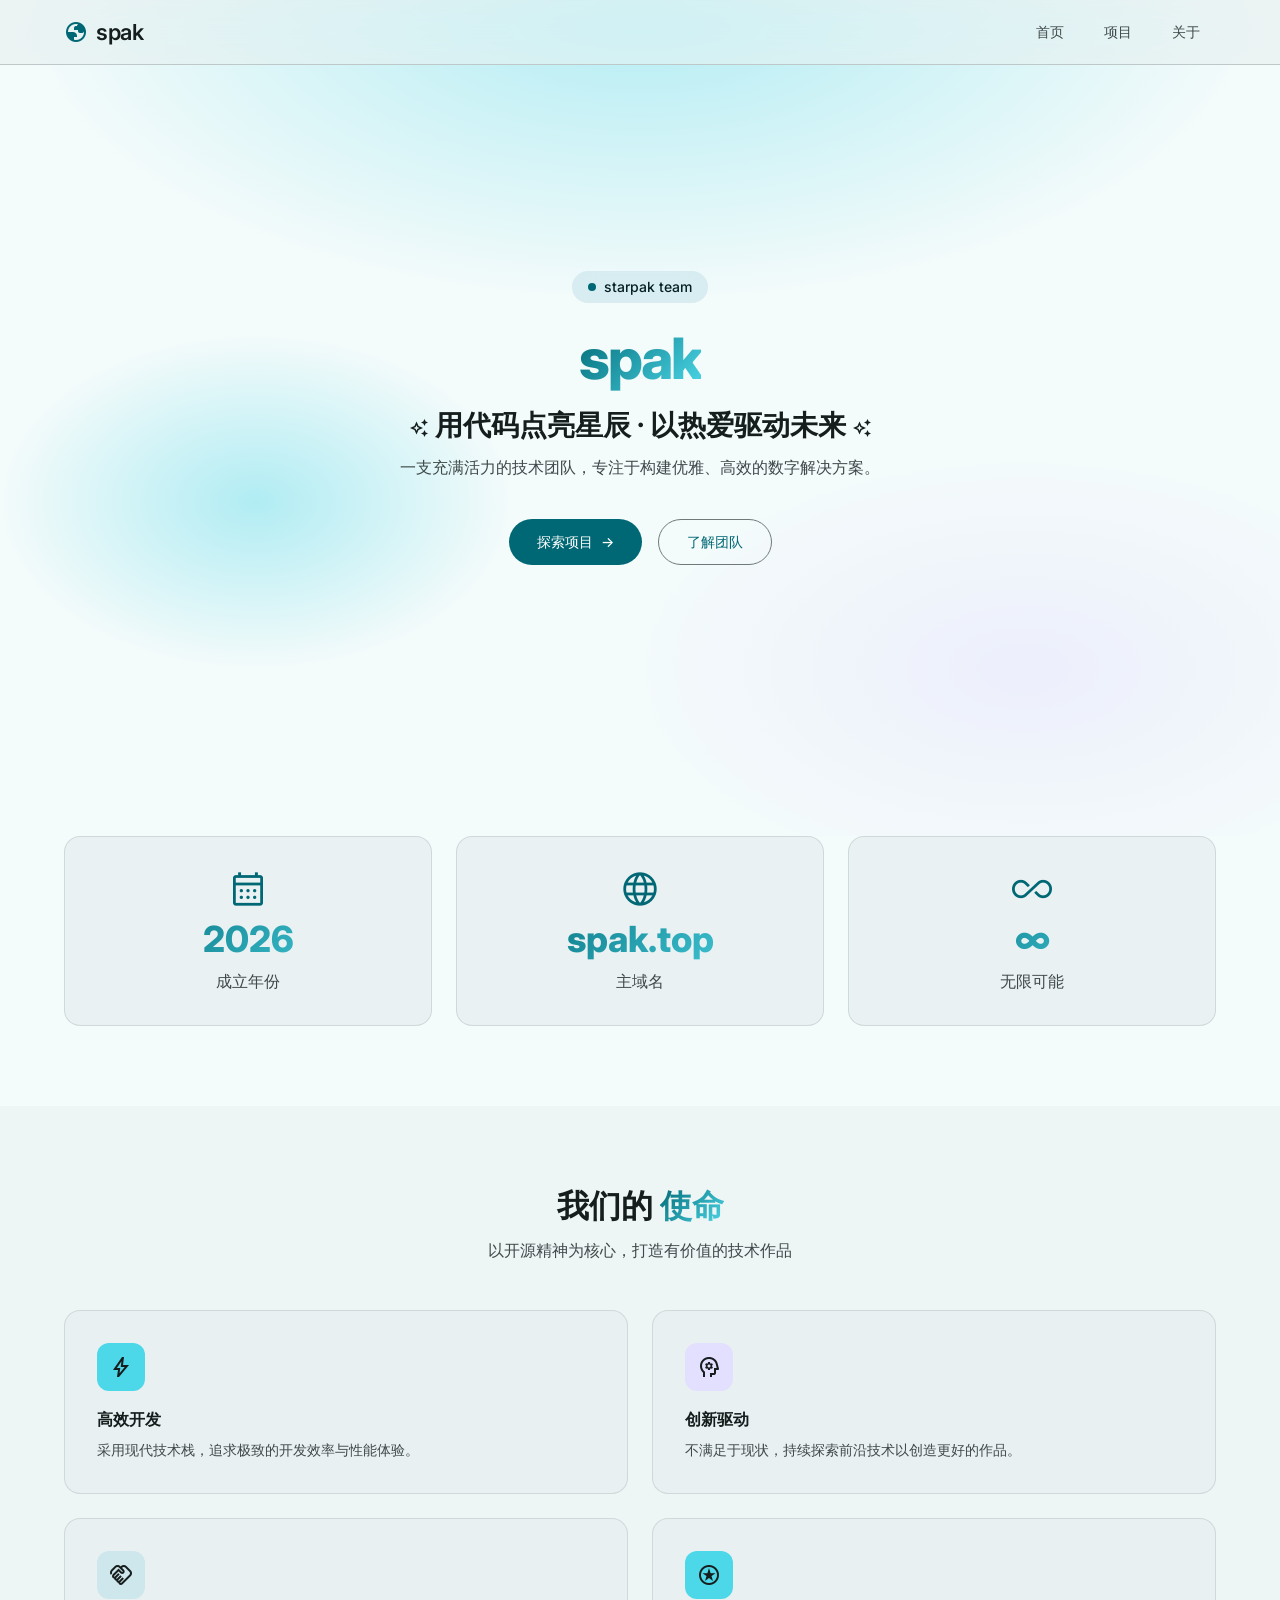
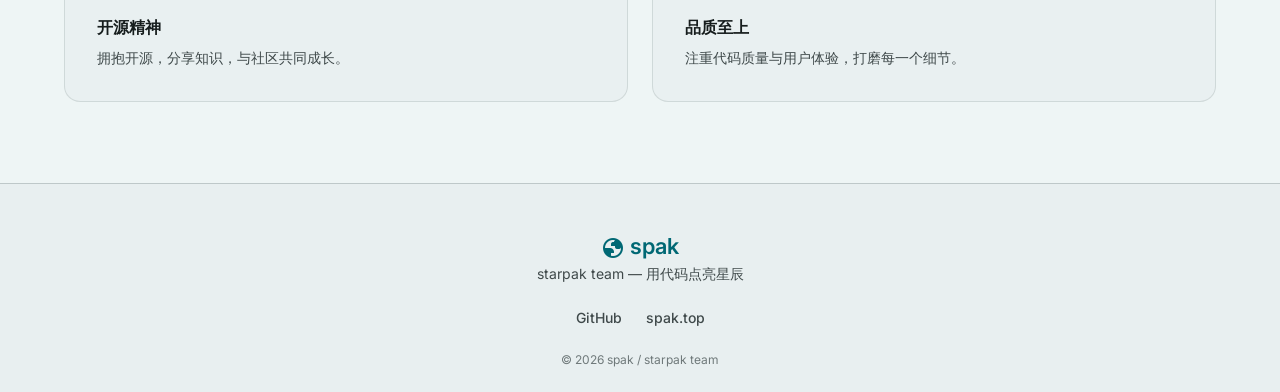
==== index.html @ eb72c562 "✨ 初始化spak官网：岛屿架构+MD3主题+滚动动画" ====
<!DOCTYPE html>
<html lang="zh-CN">
<head>
  <meta charset="UTF-8">
  <meta name="viewport" content="width=device-width,initial-scale=1.0">
  <title>spak — starpak team</title>
  <link rel="icon" type="image/svg+xml" href="assets/spak.svg">
  <link rel="preconnect" href="https://fonts.googleapis.com">
  <link rel="preconnect" href="https://fonts.gstatic.com" crossorigin>
  <link href="https://fonts.googleapis.com/css2?family=Inter:wght@300;400;500;600;700;800&display=swap" rel="stylesheet">
  <link href="https://fonts.googleapis.com/css2?family=Material+Symbols+Outlined:opsz,wght,FILL,GRAD@20..48,100..700,0..1,0..200" rel="stylesheet">
  <link rel="stylesheet" href="css/main.css">
  <link rel="stylesheet" href="css/layout.css">
  <link rel="stylesheet" href="css/animations.css">
  <link rel="stylesheet" href="css/themes.css">
</head>
<body>
  <div id="app">
    <div class="loading-screen">
      <div class="loading-spinner"></div>
      <p>✦ spak</p>
    </div>
  </div>

  <script>
    // ===== 岛屿配置 =====
    const islands = [
      { id: 'navbar',  file: 'islands/navbar.html' },
      { id: 'hero',    file: 'islands/hero.html' },
      { id: 'features',file: 'islands/features.html' },
      { id: 'projects',file: 'islands/projects.html' },
      { id: 'project-list',file: 'islands/project-list.html' },
      { id: 'about-page',file: 'islands/about-page.html' },
      { id: 'footer',  file: 'islands/footer.html' },
    ]

    // ===== 页面定义 =====
    const pages = {
      home:     { show: ['hero', 'features', 'projects'], hash: '' },
      projects: { show: ['project-list'], hash: 'projects' },
      about:    { show: ['about-page'], hash: 'about' },
    }

    function getPageFromHash() {
      const hash = window.location.hash.replace('#/', '').replace('#', '')
      if (hash === 'projects') return 'projects'
      if (hash === 'about') return 'about'
      return 'home'
    }

    function navigate(page) {
      const config = pages[page] || pages.home

      // 更新URL hash（不重复触发）
      const targetHash = config.hash
      const currentHash = window.location.hash.replace('#', '')
      if (targetHash !== currentHash) {
        window.location.hash = targetHash ? '#/' + targetHash : '#/'
      }

      // 更新导航激活态
      document.querySelectorAll('.nav-link').forEach(btn => {
        const p = btn.getAttribute('data-page')
        btn.classList.toggle('active', p === page)
      })

      // 切换岛屿显隐
      document.querySelectorAll('#app > .island-wrap').forEach(wrap => {
        const name = wrap.dataset.island
        if (name === 'navbar' || name === 'footer') {
          wrap.style.display = ''
          return
        }
        wrap.style.display = config.show.includes(name) ? '' : 'none'
      })

      window.scrollTo({ top: 0, behavior: 'smooth' })
    }

    // 监听hash变化
    window.addEventListener('hashchange', () => {
      const page = getPageFromHash()
      // 直接切换显示，不修改hash避免循环
      const config = pages[page] || pages.home
      document.querySelectorAll('.nav-link').forEach(btn => {
        const p = btn.getAttribute('data-page')
        btn.classList.toggle('active', p === page)
      })
      document.querySelectorAll('#app > .island-wrap').forEach(wrap => {
        const name = wrap.dataset.island
        if (name === 'navbar' || name === 'footer') {
          wrap.style.display = ''
          return
        }
        wrap.style.display = config.show.includes(name) ? '' : 'none'
      })
      window.scrollTo({ top: 0, behavior: 'smooth' })
    })

    // 暴露给岛屿内的 onclick
    window.navigate = navigate

    // ===== 加载所有岛屿 =====
    async function loadIslands() {
      const app = document.getElementById('app')
      app.innerHTML = ''

      for (const item of islands) {
        try {
          const res = await fetch(item.file)
          const html = await res.text()
          const wrap = document.createElement('div')
          wrap.className = 'island-wrap'
          wrap.dataset.island = item.id
          wrap.innerHTML = html
          app.appendChild(wrap)

          // 重新执行 script
          wrap.querySelectorAll('script').forEach(oldScript => {
            const ns = document.createElement('script')
            Array.from(oldScript.attributes).forEach(a => ns.setAttribute(a.name, a.value))
            ns.textContent = oldScript.textContent
            oldScript.parentNode.replaceChild(ns, oldScript)
          })
        } catch (e) {
          console.warn('岛屿加载失败:', item.file, e)
        }
      }

      // 加载完成后：添加滚动观察者
      initScrollAnimation()

      // 根据hash初始化导航
      navigate(getPageFromHash())
    }

    // ===== 滚动触发动画（Intersection Observer） =====
    function initScrollAnimation() {
      // 给所有卡片和section添加动画类
      document.querySelectorAll('.card, .section, .about-card, .domain-card').forEach(el => {
        if (!el.classList.contains('scroll-animate')) {
          el.classList.add('scroll-animate', 'scroll-up')
        }
      })

      // 创建观察者
      const observer = new IntersectionObserver((entries) => {
        entries.forEach(entry => {
          if (entry.isIntersecting) {
            // 进入视口 -> 入场
            entry.target.classList.remove('exit')
            entry.target.classList.add('visible')
          } else {
            // 离开视口 -> 出场
            entry.target.classList.remove('visible')
            entry.target.classList.add('exit')
          }
        })
      }, {
        threshold: 0.15,
        rootMargin: '0px 0px -50px 0px'
      })

      // 观察所有动画元素
      document.querySelectorAll('.scroll-animate').forEach(el => observer.observe(el))
    }

    loadIslands()
  </script>
</body>
</html>
---- css/main.css ----
/* ===== MD3 Tokens — 青色系 ===== */
:root {
  --md-primary: #006874;
  --md-on-primary: #ffffff;
  --md-primary-container: #4dd8e9;
  --md-on-primary-container: #001f24;
  --md-secondary: #4a6368;
  --md-on-secondary: #ffffff;
  --md-secondary-container: #cde7ed;
  --md-on-secondary-container: #051f23;
  --md-tertiary: #5d5b7f;
  --md-on-tertiary: #ffffff;
  --md-tertiary-container: #e3dfff;
  --md-on-tertiary-container: #1a1838;
  --md-error: #ba1a1a;
  --md-on-error: #ffffff;
  --md-error-container: #ffdad6;
  --md-on-error-container: #410002;
  --md-background: #f4fbfb;
  --md-on-background: #161d1d;
  --md-surface: #f4fbfb;
  --md-on-surface: #161d1d;
  --md-surface-variant: #dae4e5;
  --md-on-surface-variant: #3f494a;
  --md-outline: #6f797a;
  --md-outline-variant: #bec8c9;
  --md-shadow: #000000;
  --md-surface-tint: #006874;
  --md-surface-container: #e8eff0;
  --md-surface-container-low: #eef5f5;
  --md-surface-container-high: #e2e9ea;
  --md-surface-container-highest: #dde4e4;
  --md-surface-dim: #d5dcdc;
  --md-surface-bright: #f4fbfb;
  --md-inverse-surface: #2b3232;
  --md-inverse-on-surface: #eef5f5;
  --md-inverse-primary: #00bcd4;
  --md-shape-sm: 8px;
  --md-shape-md: 12px;
  --md-shape-lg: 16px;
  --md-shape-xl: 28px;
  --md-shape-full: 9999px;
  --md-elevation-1: 0 1px 3px 1px rgba(0,0,0,.15),0 1px 2px 0 rgba(0,0,0,.3);
  --md-elevation-2: 0 2px 6px 2px rgba(0,0,0,.15),0 1px 2px 0 rgba(0,0,0,.3);
  --md-elevation-3: 0 4px 8px 3px rgba(0,0,0,.15),0 1px 3px 0 rgba(0,0,0,.3);
}

/* ===== 暗色主题 ===== */
@media (prefers-color-scheme: dark) {
  :root {
    --md-primary: #00bcd4;
    --md-on-primary: #00363e;
    --md-primary-container: #004f5a;
    --md-on-primary-container: #4dd8e9;
    --md-secondary: #b1cbd0;
    --md-on-secondary: #1c3438;
    --md-secondary-container: #334b4f;
    --md-on-secondary-container: #cde7ed;
    --md-tertiary: #c7c3ea;
    --md-on-tertiary: #2f2d4e;
    --md-tertiary-container: #454365;
    --md-on-tertiary-container: #e3dfff;
    --md-error: #ffb4ab;
    --md-on-error: #690005;
    --md-error-container: #93000a;
    --md-on-error-container: #ffb4ab;
    --md-background: #0e1515;
    --md-on-background: #dde4e4;
    --md-surface: #0e1515;
    --md-on-surface: #dde4e4;
    --md-surface-variant: #3f494a;
    --md-on-surface-variant: #bec8c9;
    --md-outline: #889293;
    --md-outline-variant: #3f494a;
    --md-shadow: #000000;
    --md-surface-tint: #00bcd4;
    --md-surface-container: #1a2122;
    --md-surface-container-low: #121919;
    --md-surface-container-high: #242b2c;
    --md-surface-container-highest: #2f3637;
    --md-surface-dim: #0e1515;
    --md-surface-bright: #343b3b;
    --md-inverse-surface: #dde4e4;
    --md-inverse-on-surface: #161d1d;
    --md-inverse-primary: #006874;
  }
}

/* ===== 全局重置 ===== */
*,*::before,*::after { margin: 0; padding: 0; box-sizing: border-box; }
html { scroll-behavior: smooth; }
body {
  font-family: 'Inter',-apple-system,BlinkMacSystemFont,sans-serif;
  background: var(--md-background);
  color: var(--md-on-background);
  line-height: 1.6;
  min-height: 100vh;
  -webkit-font-smoothing: antialiased;
}
a { color: var(--md-primary); text-decoration: none; transition: color .2s; }
a:hover { color: var(--md-primary-container); }
::selection { background: var(--md-primary); color: var(--md-on-primary); }
img { max-width: 100%; display: block; }

/* ===== 取消点击蓝闪 ===== */
* {
  -webkit-tap-highlight-color: transparent;
  -webkit-touch-callout: none;
}
button, a, .nav-link, .btn, .nav-logo {
  -webkit-tap-highlight-color: transparent !important;
  outline: none;
}
button:focus, a:focus, .nav-link:focus, .btn:focus {
  outline: none;
  box-shadow: none;
}
button:focus-visible, a:focus-visible {
  outline: 2px solid var(--md-primary);
  outline-offset: 2px;
}

/* ===== 工具类 ===== */
.material-symbols-outlined {
  font-size: 24px;
  line-height: 1;
  vertical-align: middle;
}
.gradient-text {
  background: linear-gradient(135deg,var(--md-primary),var(--md-primary-container));
  -webkit-background-clip: text;
  -webkit-text-fill-color: transparent;
  background-clip: text;
}
.btn {
  display: inline-flex; align-items: center; gap: 8px;
  padding: 12px 28px; border-radius: var(--md-shape-full);
  font: 500 14px/20px 'Inter',sans-serif;
  cursor: pointer; transition: all .2s; border: none; text-decoration: none;
}
.btn-primary { background: var(--md-primary); color: var(--md-on-primary); }
.btn-primary:hover { box-shadow: var(--md-elevation-2); transform: translateY(-1px); }
.btn-secondary {
  background: transparent; color: var(--md-primary);
  border: 1px solid var(--md-outline);
}
.btn-secondary:hover { background: var(--md-surface-container-high); border-color: var(--md-primary); }
.section-title {
  font: 700 32px/40px 'Inter',sans-serif; text-align: center; margin-bottom: 12px;
}
.section-desc {
  font: 400 16px/24px 'Inter',sans-serif; text-align: center;
  color: var(--md-on-surface-variant); margin-bottom: 48px;
}
---- css/layout.css ----
/* ===== 布局样式 ===== */
.container {
  max-width: 1200px;
  margin: 0 auto;
  padding: 0 24px;
}
.section {
  padding: 80px 0;
}

/* ===== 加载屏 ===== */
.loading-screen {
  display: flex;
  flex-direction: column;
  align-items: center;
  justify-content: center;
  min-height: 100vh;
  gap: 24px;
  color: var(--md-primary);
  font: 600 24px/32px 'Inter',sans-serif;
}
.loading-spinner {
  width: 40px;
  height: 40px;
  border: 3px solid var(--md-outline-variant);
  border-top-color: var(--md-primary);
  border-radius: 50%;
}

/* ===== Hero区域 ===== */
.hero {
  position: relative;
  min-height: calc(100vh - 64px);
  display: flex;
  align-items: center;
  overflow: hidden;
}
.hero-bg {
  position: absolute;
  inset: 0;
  background:
    radial-gradient(ellipse 80% 60% at 50% 0%, var(--md-primary-container) 0%, transparent 60%),
    radial-gradient(ellipse 60% 50% at 80% 80%, var(--md-tertiary-container) 0%, transparent 50%),
    radial-gradient(ellipse 40% 40% at 20% 60%, var(--md-primary-container) 0%, transparent 50%),
    var(--md-background);
  opacity: .4;
  z-index: 0;
}
.hero-particles {
  position: absolute;
  inset: 0;
  z-index: 0;
  pointer-events: none;
}
.hero-content {
  position: relative;
  z-index: 1;
  text-align: center;
  padding: 80px 0;
  width: 100%;
}
.hero-badge {
  display: inline-flex;
  align-items: center;
  gap: 8px;
  padding: 6px 16px;
  border-radius: var(--md-shape-full);
  background: color-mix(in srgb, var(--md-secondary-container) 70%, transparent);
  backdrop-filter: blur(12px);
  -webkit-backdrop-filter: blur(12px);
  color: var(--md-on-secondary-container);
  font: 500 14px/20px 'Inter',sans-serif;
  margin-bottom: 24px;
}
.badge-dot {
  width: 8px; height: 8px;
  border-radius: 50%;
  background: var(--md-primary);
}
.hero-title {
  font: 800 57px/64px 'Inter',sans-serif;
  margin-bottom: 16px;
  letter-spacing: -2px;
}
.hero-subtitle {
  font: 700 28px/36px 'Inter',sans-serif;
  margin-bottom: 12px;
}
.hero-desc {
  font: 400 16px/24px 'Inter',sans-serif;
  color: var(--md-on-surface-variant);
  max-width: 480px;
  margin: 0 auto 40px;
}
.hero-actions {
  display: flex;
  gap: 16px;
  justify-content: center;
  flex-wrap: wrap;
}

/* ===== 网格布局 ===== */
.grid-3 {
  display: grid;
  grid-template-columns: repeat(3, 1fr);
  gap: 24px;
}
.grid-2 {
  display: grid;
  grid-template-columns: repeat(2, 1fr);
  gap: 24px;
}
.grid-auto {
  display: grid;
  grid-template-columns: repeat(auto-fill, minmax(300px, 1fr));
  gap: 24px;
}

/* ===== 卡片（玻璃拟态） ===== */
.card {
  position: relative;
  padding: 32px;
  border-radius: var(--md-shape-lg);
  background: color-mix(in srgb, var(--md-surface-container) 85%, transparent);
  backdrop-filter: blur(12px);
  -webkit-backdrop-filter: blur(12px);
  border: 1px solid color-mix(in srgb, var(--md-outline-variant) 60%, transparent);
  transition: all .35s cubic-bezier(.4,0,.2,1);
  will-change: transform, box-shadow, border-color;
}
.card:hover {
  border-color: var(--md-primary);
  box-shadow:
    0 8px 32px color-mix(in srgb, var(--md-primary) 15%, transparent),
    var(--md-elevation-2);
  transform: translateY(-4px) scale(1.01);
}
.card-icon {
  width: 48px; height: 48px;
  border-radius: var(--md-shape-md);
  display: flex;
  align-items: center;
  justify-content: center;
  font-size: 24px;
  margin-bottom: 16px;
  backdrop-filter: blur(8px);
  -webkit-backdrop-filter: blur(8px);
}
.card h3 {
  font: 600 16px/24px 'Inter',sans-serif;
  margin-bottom: 8px;
}
.card p {
  font: 400 14px/20px 'Inter',sans-serif;
  color: var(--md-on-surface-variant);
  line-height: 1.6;
}

/* ===== 域名展示卡 ===== */
.domain-card {
  position: relative;
  text-align: center;
  padding: 64px 32px;
  border-radius: var(--md-shape-xl);
  background: var(--md-surface-container-high);
  overflow: hidden;
  border: 1px solid var(--md-outline-variant);
  transition: all .3s;
}
.domain-card:hover {
  border-color: var(--md-primary);
  box-shadow: var(--md-elevation-3);
}
.domain-glow {
  position: absolute;
  top: -50%; left: 50%;
  transform: translateX(-50%);
  width: 400px; height: 400px;
  background: radial-gradient(circle, var(--md-primary-container) 0%, transparent 70%);
  opacity: .15;
  pointer-events: none;
}
.domain-content { position: relative; z-index: 1; }
.domain-label {
  font: 500 14px/20px 'Inter',sans-serif;
  color: var(--md-primary);
  margin-bottom: 12px;
  display: block;
}
.domain-name {
  font: 800 45px/52px 'Inter',sans-serif;
  background: linear-gradient(135deg, var(--md-primary), var(--md-tertiary));
  -webkit-background-clip: text;
  -webkit-text-fill-color: transparent;
  background-clip: text;
  margin-bottom: 12px;
  letter-spacing: -1px;
}
.domain-desc {
  font: 400 16px/24px 'Inter',sans-serif;
  color: var(--md-on-surface-variant);
  margin-bottom: 32px;
}

/* ===== 导航栏 ===== */
.navbar {
  position: fixed;
  top: 0; left: 0; right: 0;
  z-index: 100;
  background: color-mix(in srgb, var(--md-surface-container) 70%, transparent);
  backdrop-filter: blur(24px) saturate(1.8);
  -webkit-backdrop-filter: blur(24px) saturate(1.8);
  border-bottom: 1px solid var(--md-outline-variant);
}
.nav-inner {
  display: flex;
  align-items: center;
  justify-content: space-between;
  height: 64px;
}
.nav-logo {
  display: flex;
  align-items: center;
  gap: 8px;
  text-decoration: none;
  color: var(--md-on-surface);
  cursor: pointer;
}
.nav-logo .material-symbols-outlined {
  font-size: 24px;
  color: var(--md-primary);
}
.nav-logo span:last-child {
  font: 600 22px/28px 'Inter',sans-serif;
  letter-spacing: -.5px;
}
.nav-links { display: flex; gap: 8px; }
.nav-link {
  padding: 8px 16px;
  border-radius: var(--md-shape-full);
  font: 500 14px/20px 'Inter',sans-serif;
  color: var(--md-on-surface-variant);
  cursor: pointer;
  transition: all .2s;
  border: none;
  background: none;
}
.nav-link:hover { background: var(--md-surface-container-high); color: var(--md-on-surface); }
.nav-link.active { background: var(--md-secondary-container); color: var(--md-on-secondary-container); }

/* ===== 关于页 ===== */
.about-card {
  max-width: 640px;
  margin: 0 auto;
  padding: 48px;
  border-radius: var(--md-shape-xl);
  background: color-mix(in srgb, var(--md-surface-container) 85%, transparent);
  backdrop-filter: blur(16px);
  -webkit-backdrop-filter: blur(16px);
  border: 1px solid color-mix(in srgb, var(--md-outline-variant) 60%, transparent);
  text-align: center;
}
.about-card h2 {
  font: 700 28px/36px 'Inter',sans-serif;
  margin-bottom: 24px;
}
.about-text {
  text-align: left;
  font: 400 16px/24px 'Inter',sans-serif;
  color: var(--md-on-surface-variant);
  line-height: 1.8;
}
.about-text p { margin-bottom: 16px; }
.about-text strong { color: var(--md-on-surface); }
.about-divider {
  height: 1px;
  background: var(--md-outline-variant);
  margin: 32px 0;
}
.about-info {
  display: grid;
  grid-template-columns: 1fr 1fr;
  gap: 24px;
  text-align: left;
}
.info-item {
  display: flex;
  flex-direction: column;
  gap: 4px;
}
.info-label {
  font: 500 11px/16px 'Inter',sans-serif;
  color: var(--md-outline);
  text-transform: uppercase;
  letter-spacing: .5px;
}
.info-value {
  font: 400 14px/20px 'Inter',sans-serif;
  color: var(--md-on-surface);
}
.info-value a { color: var(--md-primary); }

/* ===== 页脚 ===== */
.footer {
  background: var(--md-surface-container);
  border-top: 1px solid var(--md-outline-variant);
  padding: 48px 0 24px;
}
.footer-content {
  display: flex;
  flex-direction: column;
  gap: 24px;
  text-align: center;
}
.footer-logo {
  font: 600 22px/28px 'Inter',sans-serif;
  color: var(--md-primary);
}
.footer-desc {
  font: 400 14px/20px 'Inter',sans-serif;
  color: var(--md-on-surface-variant);
  margin-top: 4px;
}
.footer-links {
  display: flex;
  justify-content: center;
  gap: 24px;
}
.footer-links a {
  font: 500 14px/20px 'Inter',sans-serif;
  color: var(--md-on-surface-variant);
  transition: color .2s;
}
.footer-links a:hover { color: var(--md-primary); }
.footer-copy {
  font: 400 12px/16px 'Inter',sans-serif;
  color: var(--md-outline);
}

/* ===== 标签 ===== */
.tag {
  display: inline-block;
  padding: 4px 12px;
  border-radius: var(--md-shape-full);
  background: var(--md-secondary-container);
  color: var(--md-on-secondary-container);
  font: 500 11px/16px 'Inter',sans-serif;
}
.tags { display: flex; flex-wrap: wrap; gap: 8px; margin-bottom: 16px; }

/* ===== 项目页头 ===== */
.page-header {
  text-align: center;
  padding-top: 120px;
  padding-bottom: 40px;
}

/* ===== 响应式 ===== */
@media (max-width: 768px) {
  .section { padding: 48px 0; }
  .container { padding: 0 16px; }
  .hero-title { font: 800 36px/44px 'Inter',sans-serif; letter-spacing: -1px; }
  .hero-subtitle { font: 700 20px/28px 'Inter',sans-serif; }
  .hero-subtitle .material-symbols-outlined { font-size: 16px !important; }
  .hero-desc { font-size: 14px; max-width: 100%; margin-bottom: 32px; }
  .hero-actions { flex-direction: column; align-items: center; }
  .hero-actions .btn { width: 100%; max-width: 280px; justify-content: center; }
  .hero-content { padding: 60px 0; }
  .grid-3 { grid-template-columns: 1fr; }
  .grid-2 { grid-template-columns: 1fr; }
  .domain-name { font: 800 28px/36px 'Inter',sans-serif; }
  .domain-card { padding: 40px 20px; }
  .about-card { padding: 28px 20px; }
  .about-info { grid-template-columns: 1fr; gap: 16px; }
  .page-header { padding-top: 100px; }
  .page-header .section-title { font-size: 28px; }
  .page-header .section-desc { font-size: 14px; }
  .card { padding: 24px; }
  .grid-auto { grid-template-columns: 1fr; }
  .footer { padding: 32px 0 20px; }
  .footer-links { flex-direction: column; gap: 12px; }
}

/* 小手机 */
@media (max-width: 480px) {
  .nav-inner { height: 52px; }
  .nav-links { gap: 4px; }
  .nav-link { padding: 6px 10px; font-size: 12px; }
  .nav-logo span:last-child { font: 600 18px/24px 'Inter',sans-serif; }
  .hero-title { font: 800 28px/34px 'Inter',sans-serif; }
  .hero-subtitle { font: 700 17px/24px 'Inter',sans-serif; }
  .hero { min-height: calc(100vh - 52px); }
  .stat-card { padding: 20px 16px; }
  .section-title { font-size: 24px !important; margin-bottom: 8px; }
  .section-desc { font-size: 13px !important; margin-bottom: 32px; }
  .features-section .grid-2 { gap: 16px; }
  .about-text { font-size: 14px; }
  .about-card h2 { font-size: 24px; }
  .info-label { font-size: 10px; }
  .info-value { font-size: 13px; }
  .footer-logo { font-size: 18px; }
}

/* 超大屏优化 */
@media (min-width: 1400px) {
  .container { max-width: 1200px; }
  .hero-title { font-size: 72px; line-height: 80px; }
  .hero-subtitle { font-size: 32px; line-height: 40px; }
}
---- css/animations.css ----
/* ===== 动画样式 ===== */

/* 加载旋转 */
.loading-spinner {
  animation: spin .8s linear infinite;
}
@keyframes spin { to { transform: rotate(360deg); } }

/* 脉冲点 */
.badge-dot {
  animation: pulse-dot 2s ease-in-out infinite;
}
@keyframes pulse-dot { 0%,100% { opacity: 1; } 50% { opacity: .4; } }

/* 按钮箭头动画 */
.btn .arrow { display: inline-block; transition: transform .2s; }
.btn:hover .arrow { transform: translateX(4px); }

/* 星星闪烁 */
.star {
  position: absolute; width: 3px; height: 3px;
  background: var(--md-primary); border-radius: 50%;
  animation: twinkle var(--dur,3s) ease-in-out infinite alternate;
  opacity: 0;
}
@keyframes twinkle { 0%{opacity:0;transform:scale(0)} 50%{opacity:.8;transform:scale(1)} 100%{opacity:.2;transform:scale(.5)} }

/* 光晕脉冲 */
.hero-glow-ring {
  position: absolute; border-radius: 50%;
  border: 1px solid var(--md-primary-container);
  animation: ring-expand 4s ease-out infinite;
  opacity: 0; pointer-events: none;
}
@keyframes ring-expand { 0%{width:0;height:0;opacity:.6} 100%{width:600px;height:600px;opacity:0} }

/* ===== Hero 入场动画 ===== */
.hero-title { animation: hero-glow 3s ease-in-out infinite alternate; }
@keyframes hero-glow { from{filter:brightness(1)} to{filter:brightness(1.2)} }
.hero-subtitle { animation: float-up .8s cubic-bezier(.4,0,.2,1) .3s both; }
@keyframes float-up { from{opacity:0;transform:translateY(24px) scale(.98);filter:blur(6px)} to{opacity:1;transform:translateY(0) scale(1);filter:blur(0)} }
.hero-desc { animation: fade-in 1s ease-out .5s both; }
.hero-actions { animation: fade-in 1s ease-out .7s both; }
.hero-badge { animation: fade-in .5s ease-out both; }

@keyframes fade-in { from{opacity:0} to{opacity:1} }

/* 域名光晕 */
.domain-glow { animation: breathe 4s ease-in-out infinite; }
@keyframes breathe { 0%,100%{opacity:.1;transform:translateX(-50%) scale(1)} 50%{opacity:.25;transform:translateX(-50%) scale(1.1)} }

/* 页面切换淡入 */
.island-enter { animation: fade-in .3s ease-out; }

/* ========================================
   滚动触发动画
   进入视口 -> 入场，离开视口 -> 出场
   ======================================== */

.scroll-animate {
  opacity: 0;
  transition: opacity .6s ease-out, transform .6s cubic-bezier(.4,0,.2,1);
}

/* 从下往上 */
.scroll-animate.scroll-up { transform: translateY(40px); }
.scroll-animate.scroll-up.visible { opacity: 1; transform: translateY(0); }
.scroll-animate.scroll-up.exit { opacity: 0; transform: translateY(-30px); }

/* 从左往右 */
.scroll-animate.scroll-left { transform: translateX(-40px); }
.scroll-animate.scroll-left.visible { opacity: 1; transform: translateX(0); }
.scroll-animate.scroll-left.exit { opacity: 0; transform: translateX(30px); }

/* 从右往左 */
.scroll-animate.scroll-right { transform: translateX(40px); }
.scroll-animate.scroll-right.visible { opacity: 1; transform: translateX(0); }
.scroll-animate.scroll-right.exit { opacity: 0; transform: translateX(-30px); }

/* 缩放 */
.scroll-animate.scroll-scale { transform: scale(.9); }
.scroll-animate.scroll-scale.visible { opacity: 1; transform: scale(1); }
.scroll-animate.scroll-scale.exit { opacity: 0; transform: scale(.8); }

/* 子元素依次延迟 */
.scroll-animate:nth-child(2) { transition-delay: .1s; }
.scroll-animate:nth-child(3) { transition-delay: .2s; }
.scroll-animate:nth-child(4) { transition-delay: .3s; }
.scroll-animate:nth-child(5) { transition-delay: .4s; }
.scroll-animate:nth-child(6) { transition-delay: .5s; }
---- css/themes.css ----
/* ===== 主题切换样式 ===== */

/* 手动切换主题按钮 */
.theme-toggle {
  width: 40px;
  height: 40px;
  border-radius: var(--md-shape-full);
  border: 1px solid var(--md-outline-variant);
  background: var(--md-surface-container);
  color: var(--md-on-surface-variant);
  cursor: pointer;
  display: flex;
  align-items: center;
  justify-content: center;
  font-size: 18px;
  transition: all .2s;
}
.theme-toggle:hover {
  background: var(--md-surface-container-high);
  border-color: var(--md-primary);
}

/* 亮色主题下隐藏月亮，暗色主题下隐藏太阳 */
html:not(.dark) .theme-moon,
html.dark .theme-sun {
  display: none;
}

/* 主题过渡 */
html {
  transition: background-color .3s, color .3s;
}
html * {
  transition: background-color .3s, border-color .3s, box-shadow .3s;
}

/* 滚动条主题 */
::-webkit-scrollbar { width: 8px; }
::-webkit-scrollbar-track { background: var(--md-surface-container-low); }
::-webkit-scrollbar-thumb {
  background: var(--md-outline-variant);
  border-radius: var(--md-shape-full);
}
::-webkit-scrollbar-thumb:hover { background: var(--md-outline); }
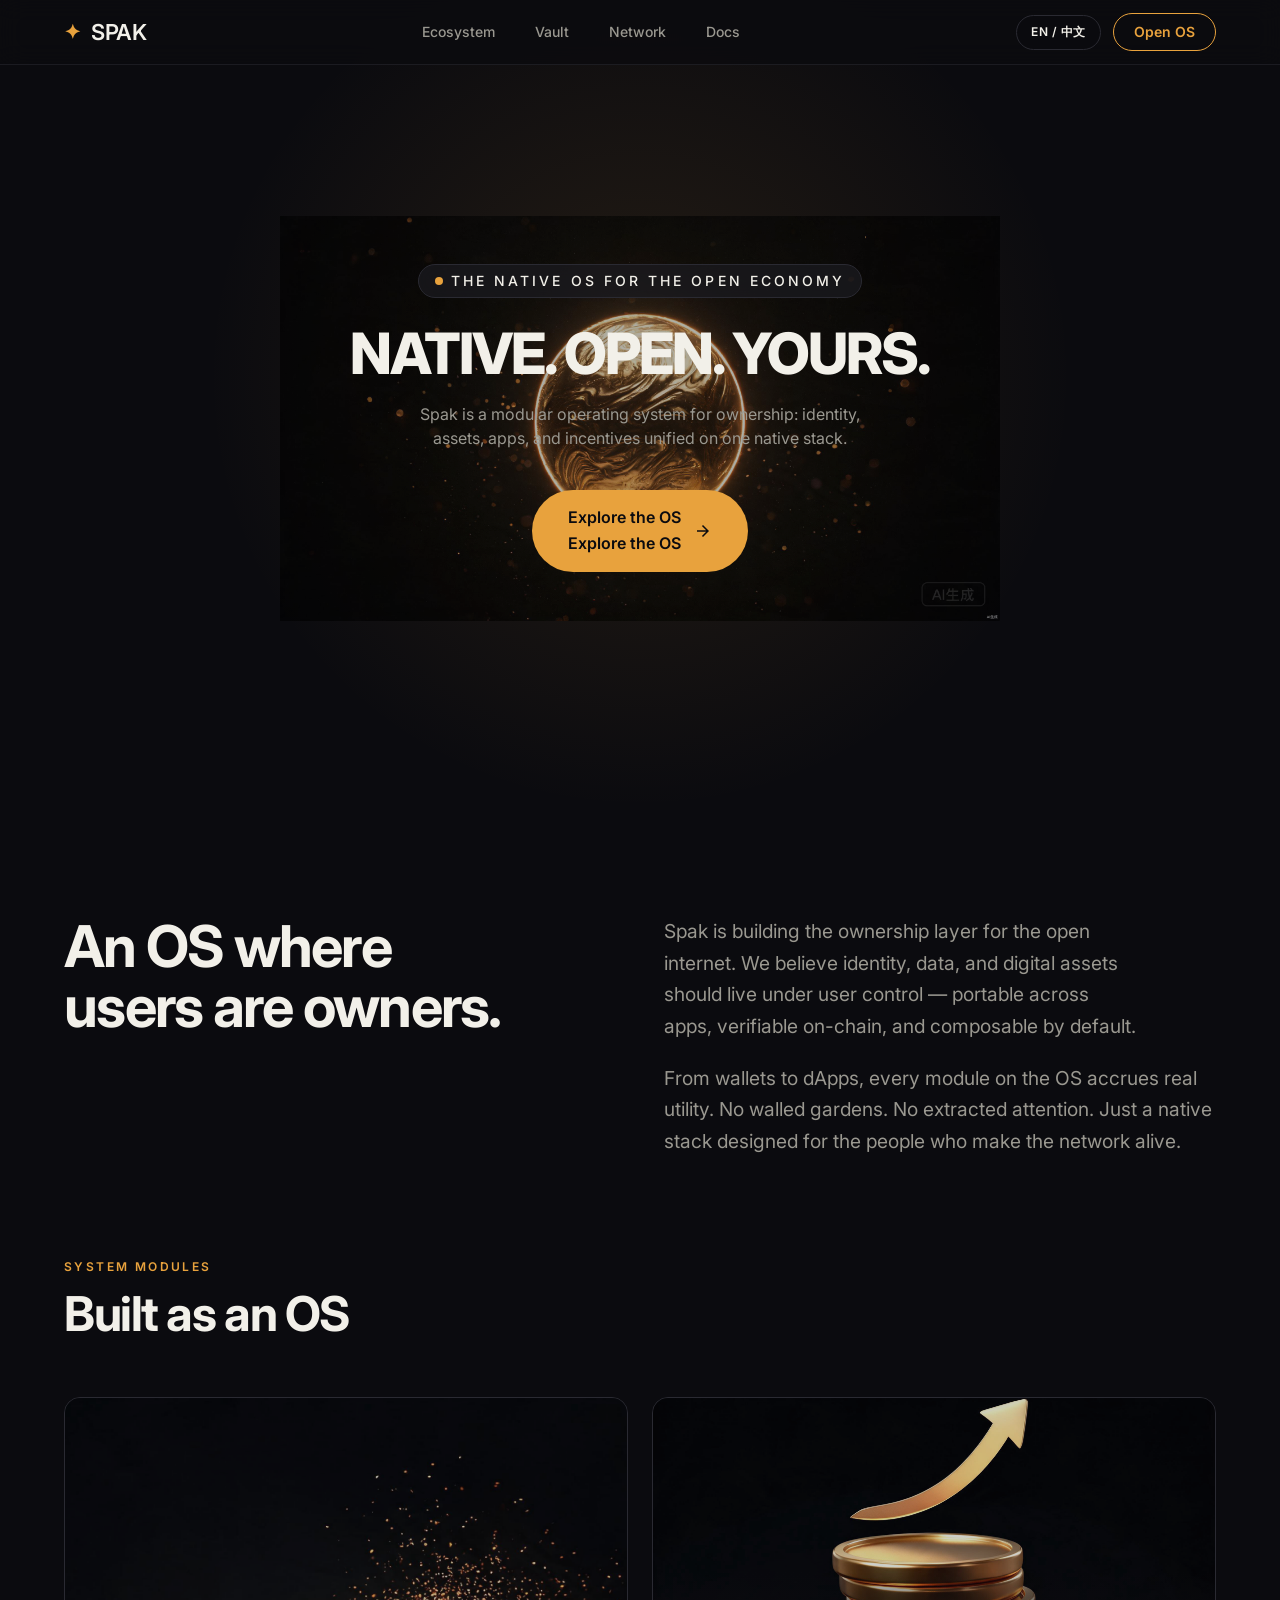
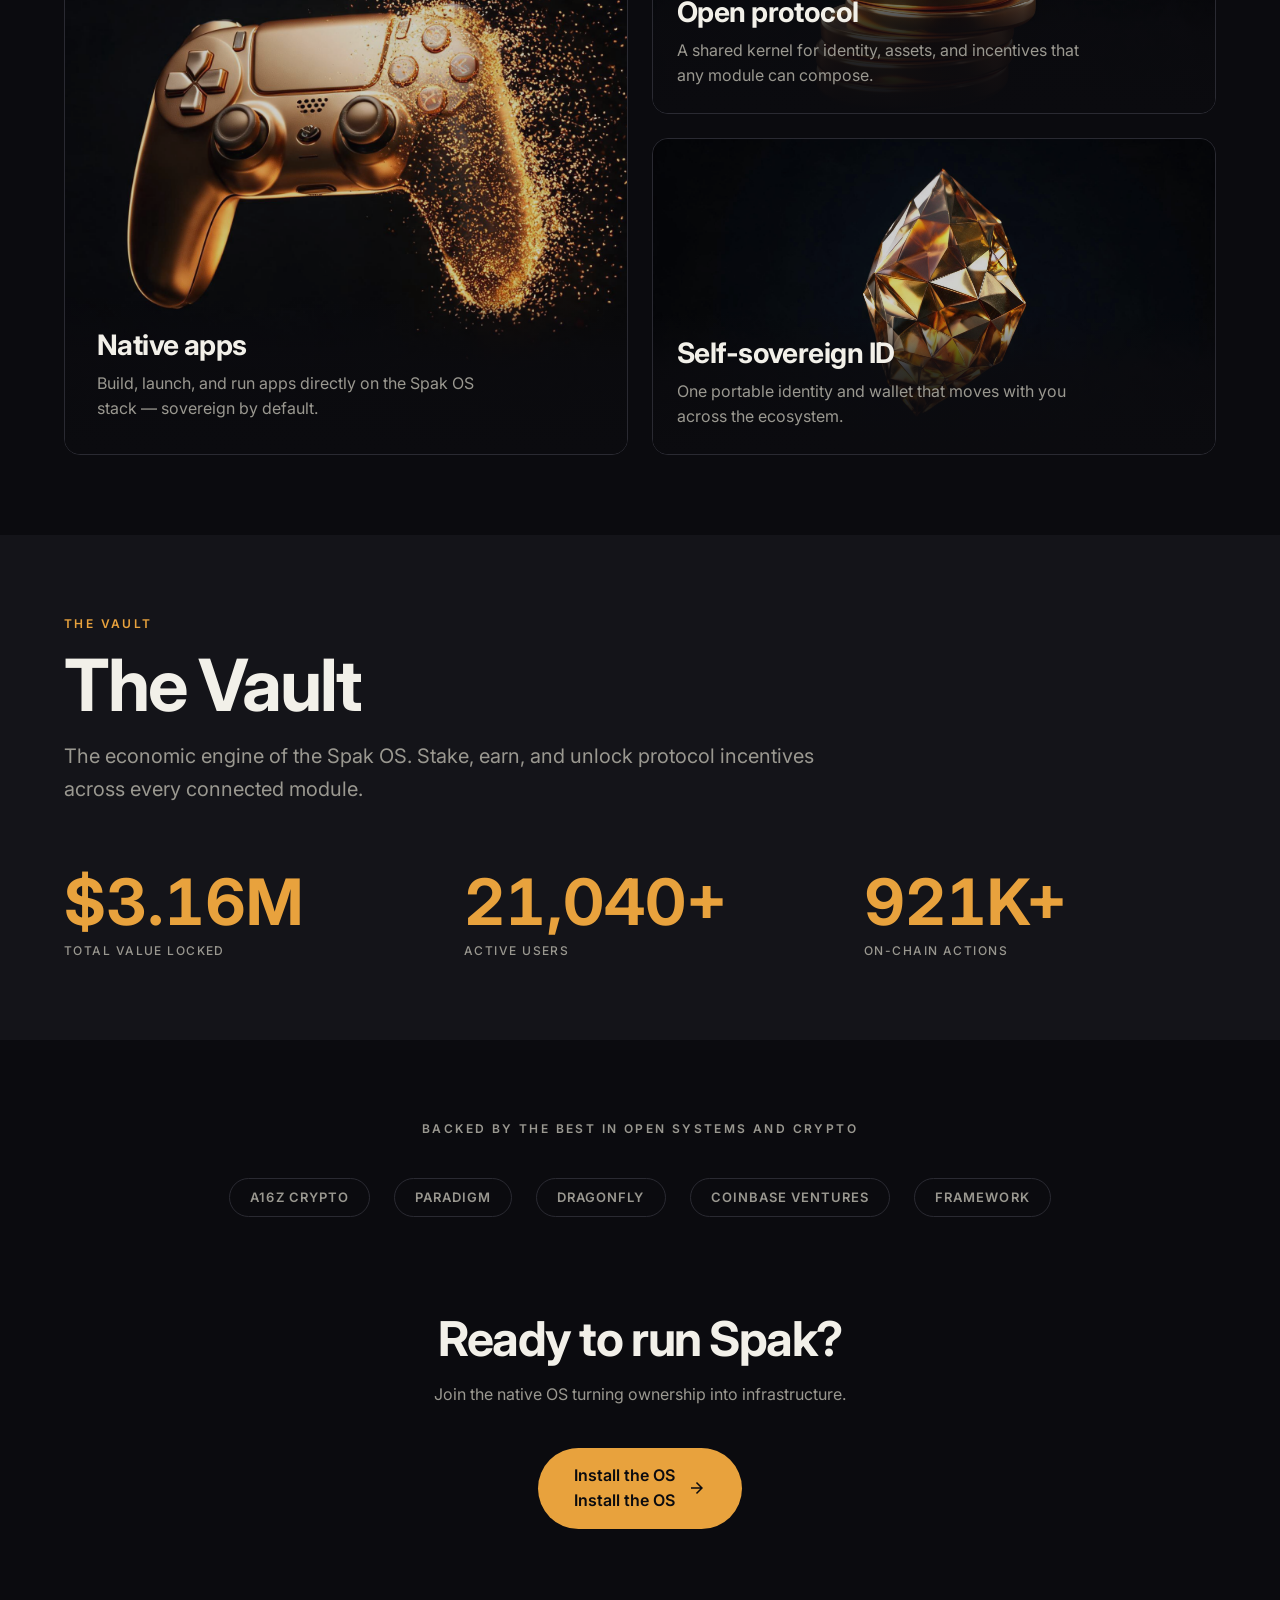
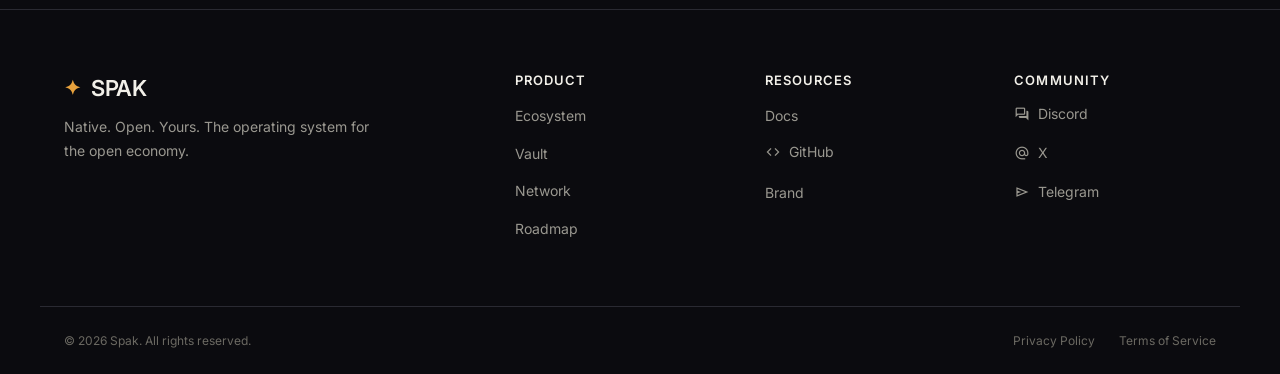
==== commit aadb168b: "feat: website redesign - dark gold theme, features, i18n, animations" ====
--- a/index.html
+++ b/index.html
@@ -1,9 +1,9 @@
 <!DOCTYPE html>
-<html lang="zh-CN">
+<html lang="en" class="dark">
 <head>
   <meta charset="UTF-8">
   <meta name="viewport" content="width=device-width,initial-scale=1.0">
-  <title>spak — starpak team</title>
+  <title>Spak — Native OS for the Open Economy</title>
   <link rel="icon" type="image/svg+xml" href="assets/spak.svg">
   <link rel="preconnect" href="https://fonts.googleapis.com">
   <link rel="preconnect" href="https://fonts.gstatic.com" crossorigin>
@@ -14,57 +14,101 @@
   <link rel="stylesheet" href="css/animations.css">
   <link rel="stylesheet" href="css/themes.css">
 </head>
-<body>
+<body class="lang-en">
   <div id="app">
-    <div class="loading-screen">
-      <div class="loading-spinner"></div>
-      <p>✦ spak</p>
+    <!-- Cinematic Loader (shown until islands load + animation ticks) -->
+    <div id="loader" class="loading-screen" aria-hidden="true">
+      <div class="loader-ring-wrap">
+        <svg class="loading-ring" viewBox="0 0 120 120" aria-hidden="true">
+          <circle class="loading-ring-track" cx="60" cy="60" r="54" fill="none" stroke-width="2" />
+          <circle id="loader-progress" class="loading-progress" cx="60" cy="60" r="54" fill="none" stroke-width="2" stroke-linecap="round" style="stroke-dasharray: 339.292; stroke-dashoffset: 339.292;" />
+        </svg>
+        <div class="loading-orb"></div>
+      </div>
+      <div class="loading-logotype">SPAK</div>
+      <div class="loading-number"><span id="loader-number">0</span><span style="opacity:.9">%</span></div>
     </div>
   </div>
 
   <script>
-    // ===== 岛屿配置 =====
+    // ===== Page titles (per language) =====
+    const PAGE_TITLE = {
+      en: 'Spak — Native OS for the Open Economy',
+      zh: 'Spak — 开放经济的原生系统'
+    }
+
+    // ===== Islands configuration =====
     const islands = [
-      { id: 'navbar',  file: 'islands/navbar.html' },
-      { id: 'hero',    file: 'islands/hero.html' },
-      { id: 'features',file: 'islands/features.html' },
-      { id: 'projects',file: 'islands/projects.html' },
-      { id: 'project-list',file: 'islands/project-list.html' },
-      { id: 'about-page',file: 'islands/about-page.html' },
-      { id: 'footer',  file: 'islands/footer.html' },
+      { id: 'navbar',       file: 'islands/navbar.html' },
+      { id: 'hero',         file: 'islands/hero.html' },
+      { id: 'features',     file: 'islands/features.html' },
+      { id: 'projects',     file: 'islands/projects.html' },
+      { id: 'project-list', file: 'islands/project-list.html' },
+      { id: 'about-page',   file: 'islands/about-page.html' },
+      { id: 'footer',       file: 'islands/footer.html' },
     ]
 
-    // ===== 页面定义 =====
+    // ===== Page definitions (hash-based routing) =====
     const pages = {
-      home:     { show: ['hero', 'features', 'projects'], hash: '' },
-      projects: { show: ['project-list'], hash: 'projects' },
-      about:    { show: ['about-page'], hash: 'about' },
+      home:     { show: ['hero', 'features', 'projects'], hash: '',            name: { en: 'Home',     zh: '首页' } },
+      projects: { show: ['project-list'],                  hash: 'projects',    name: { en: 'Projects', zh: '项目' } },
+      about:    { show: ['about-page'],                    hash: 'about',       name: { en: 'About',    zh: '关于' } },
     }
 
     function getPageFromHash() {
       const hash = window.location.hash.replace('#/', '').replace('#', '')
       if (hash === 'projects') return 'projects'
-      if (hash === 'about') return 'about'
+      if (hash === 'about')    return 'about'
       return 'home'
     }
 
-    function navigate(page) {
+    function currentLang() {
+      return document.body.classList.contains('lang-zh') ? 'zh' : 'en'
+    }
+
+    function setLang(lang, { persist = true } = {}) {
+      document.body.classList.remove('lang-en', 'lang-zh')
+      document.body.classList.add('lang-' + lang)
+      document.documentElement.lang = lang === 'zh' ? 'zh-CN' : 'en'
+      document.title = PAGE_TITLE[lang]
+      if (persist) {
+        try { localStorage.setItem('spak-lang', lang) } catch (e) {}
+      }
+    }
+
+    // ===== Initial language detection =====
+    ;(function initLang() {
+      let saved = null
+      try { saved = localStorage.getItem('spak-lang') } catch (e) {}
+      if (saved === 'zh' || saved === 'en') {
+        setLang(saved, { persist: false })
+      } else {
+        const nav = (navigator.language || 'en').toLowerCase()
+        setLang(nav.startsWith('zh') ? 'zh' : 'en', { persist: false })
+      }
+    })()
+
+    function navigate(page, { pushHash = true } = {}) {
       const config = pages[page] || pages.home
 
-      // 更新URL hash（不重复触发）
-      const targetHash = config.hash
-      const currentHash = window.location.hash.replace('#', '')
-      if (targetHash !== currentHash) {
-        window.location.hash = targetHash ? '#/' + targetHash : '#/'
-      }
-
-      // 更新导航激活态
-      document.querySelectorAll('.nav-link').forEach(btn => {
+      // Update hash once (avoid loop)
+      if (pushHash) {
+        const targetHash = config.hash
+        const currentHash = window.location.hash.replace('#/', '').replace('#', '')
+        if (targetHash !== currentHash) {
+          history.replaceState(null, '', targetHash ? '#/' + targetHash : '#/')
+        }
+      }
+
+      // Update nav links (if navbar is already loaded)
+      const currentKey = page
+      document.querySelectorAll('.nav-link[data-page], .nav-link').forEach(btn => {
         const p = btn.getAttribute('data-page')
-        btn.classList.toggle('active', p === page)
-      })
-
-      // 切换岛屿显隐
+        if (!p) return
+        btn.classList.toggle('active', p === currentKey)
+      })
+
+      // Toggle visibility of content islands
       document.querySelectorAll('#app > .island-wrap').forEach(wrap => {
         const name = wrap.dataset.island
         if (name === 'navbar' || name === 'footer') {
@@ -74,48 +118,46 @@
         wrap.style.display = config.show.includes(name) ? '' : 'none'
       })
 
-      window.scrollTo({ top: 0, behavior: 'smooth' })
-    }
-
-    // 监听hash变化
+      // After switching page, re-run reveal + count observers
+      requestAnimationFrame(() => {
+        initScrollAnimation()
+        initCountUps()
+        window.scrollTo({ top: 0, behavior: 'instant' in window ? 'instant' : 'auto' })
+      })
+    }
+
+    window.navigate = navigate
+
+    // ===== Hash change listener =====
     window.addEventListener('hashchange', () => {
       const page = getPageFromHash()
-      // 直接切换显示，不修改hash避免循环
-      const config = pages[page] || pages.home
-      document.querySelectorAll('.nav-link').forEach(btn => {
-        const p = btn.getAttribute('data-page')
-        btn.classList.toggle('active', p === page)
-      })
-      document.querySelectorAll('#app > .island-wrap').forEach(wrap => {
-        const name = wrap.dataset.island
-        if (name === 'navbar' || name === 'footer') {
-          wrap.style.display = ''
-          return
-        }
-        wrap.style.display = config.show.includes(name) ? '' : 'none'
-      })
-      window.scrollTo({ top: 0, behavior: 'smooth' })
+      navigate(page, { pushHash: false })
+      // After page switch, if hash contains a sub-anchor scroll to it
+      const raw = window.location.hash
+      if (raw.includes('?') || raw.includes('#') && raw.split('#').length > 2) {
+        // legacy nested hash; ignore
+      }
     })
 
-    // 暴露给岛屿内的 onclick
-    window.navigate = navigate
-
-    // ===== 加载所有岛屿 =====
+    // ===== Islands loader =====
     async function loadIslands() {
       const app = document.getElementById('app')
-      app.innerHTML = ''
+      // Keep loader; append islands after (we remove loader after animation)
+      const loader = document.getElementById('loader')
 
       for (const item of islands) {
         try {
           const res = await fetch(item.file)
+          if (!res.ok) { console.warn('Island fetch failed:', item.file, res.status); continue }
           const html = await res.text()
           const wrap = document.createElement('div')
           wrap.className = 'island-wrap'
           wrap.dataset.island = item.id
           wrap.innerHTML = html
-          app.appendChild(wrap)
-
-          // 重新执行 script
+          // Insert before loader so loader sits on top visually; then remove loader later
+          app.insertBefore(wrap, loader)
+
+          // Re-execute any inline scripts inside the island
           wrap.querySelectorAll('script').forEach(oldScript => {
             const ns = document.createElement('script')
             Array.from(oldScript.attributes).forEach(a => ns.setAttribute(a.name, a.value))
@@ -123,49 +165,264 @@
             oldScript.parentNode.replaceChild(ns, oldScript)
           })
         } catch (e) {
-          console.warn('岛屿加载失败:', item.file, e)
-        }
-      }
-
-      // 加载完成后：添加滚动观察者
+          console.warn('Island load failed:', item.file, e)
+        }
+      }
+
+      // After all islands loaded, bind global interactions (navbar etc.)
+      bindGlobalInteractions()
+
+      // Initialize scroll + count for first time
       initScrollAnimation()
-
-      // 根据hash初始化导航
-      navigate(getPageFromHash())
-    }
-
-    // ===== 滚动触发动画（Intersection Observer） =====
+      initCountUps()
+
+      // Route to initial page from hash
+      navigate(getPageFromHash(), { pushHash: false })
+    }
+
+    // ===== Cinematic loader progress =====
+    function startLoaderAnimation(onDone) {
+      const prefersReduced = window.matchMedia('(prefers-reduced-motion: reduce)').matches
+      const loader = document.getElementById('loader')
+      const loaderNumber = document.getElementById('loader-number')
+      const loaderProgress = document.getElementById('loader-progress')
+      const ringCircumference = 339.292
+
+      if (prefersReduced) {
+        if (loader) { loader.style.display = 'none' }
+        onDone && onDone()
+        return
+      }
+
+      const duration = 1800
+      let startTs = null
+      function easeOutQuart(t) { return 1 - Math.pow(1 - t, 4) }
+
+      function tick(ts) {
+        if (!startTs) startTs = ts
+        const p = Math.min((ts - startTs) / duration, 1)
+        const value = Math.floor(easeOutQuart(p) * 100)
+        if (loaderNumber)   loaderNumber.textContent = value
+        if (loaderProgress) loaderProgress.style.strokeDashoffset = ringCircumference * (1 - easeOutQuart(p))
+        if (p < 1) {
+          requestAnimationFrame(tick)
+        } else {
+          if (loaderProgress) loaderProgress.style.strokeDashoffset = 0
+          if (loader) {
+            loader.classList.add('done')
+            setTimeout(() => {
+              if (loader && loader.parentNode) loader.parentNode.removeChild(loader)
+              onDone && onDone()
+            }, 700)
+          } else {
+            onDone && onDone()
+          }
+        }
+      }
+      requestAnimationFrame(tick)
+    }
+
+    // ===== Reveal on scroll =====
+    let revealObserver = null
     function initScrollAnimation() {
-      // 给所有卡片和section添加动画类
-      document.querySelectorAll('.card, .section, .about-card, .domain-card').forEach(el => {
-        if (!el.classList.contains('scroll-animate')) {
-          el.classList.add('scroll-animate', 'scroll-up')
-        }
-      })
-
-      // 创建观察者
-      const observer = new IntersectionObserver((entries) => {
+      // Tag reveal candidates if not tagged yet
+      document.querySelectorAll('.reveal, .card, .section, .about-card, .domain-card, .chip-row, .cta-wrap, .stats-grid > div, .manifesto-grid > div').forEach(el => {
+        if (!el.classList.contains('reveal') && !el.classList.contains('scroll-animate')) {
+          // Only tag elements that would benefit from reveal; skip if explicitly reveal already
+        }
+      })
+      const targets = document.querySelectorAll('.reveal, .scroll-animate')
+      if (!('IntersectionObserver' in window)) {
+        targets.forEach(t => t.classList.add('visible', 'in-view'))
+        return
+      }
+      if (revealObserver) revealObserver.disconnect()
+      revealObserver = new IntersectionObserver((entries) => {
         entries.forEach(entry => {
           if (entry.isIntersecting) {
-            // 进入视口 -> 入场
+            entry.target.classList.add('in-view', 'visible')
             entry.target.classList.remove('exit')
-            entry.target.classList.add('visible')
+            revealObserver.unobserve(entry.target)
           } else {
-            // 离开视口 -> 出场
-            entry.target.classList.remove('visible')
+            // Allow re-animation on scroll back for fun
             entry.target.classList.add('exit')
-          }
-        })
-      }, {
-        threshold: 0.15,
-        rootMargin: '0px 0px -50px 0px'
-      })
-
-      // 观察所有动画元素
-      document.querySelectorAll('.scroll-animate').forEach(el => observer.observe(el))
-    }
-
-    loadIslands()
+            entry.target.classList.remove('visible', 'in-view')
+          }
+        })
+      }, { threshold: 0.12, rootMargin: '0px 0px -40px 0px' })
+      targets.forEach(el => revealObserver.observe(el))
+    }
+
+    // ===== Count-up animation =====
+    let countObserver = null
+    function initCountUps() {
+      if (countObserver) countObserver.disconnect()
+      const els = document.querySelectorAll('.count-up')
+      if (!els.length) return
+
+      const easeOutQuart = (t) => 1 - Math.pow(1 - t, 4)
+      const compact = (n) => {
+        if (n >= 1e9) return (n / 1e9).toFixed(2).replace(/\.?0+$/, '') + 'B'
+        if (n >= 1e6) return (n / 1e6).toFixed(2).replace(/\.?0+$/, '') + 'M'
+        if (n >= 1e3) return Math.round(n / 1e3) + 'K'
+        return n.toLocaleString('en-US')
+      }
+
+      if (!('IntersectionObserver' in window)) {
+        els.forEach(el => {
+          const target = parseInt(el.dataset.target, 10) || 0
+          const prefix = el.dataset.prefix || ''
+          const suffix = el.dataset.suffix || ''
+          const fmt = el.dataset.format || 'compact'
+          el.textContent = fmt === 'locale'
+            ? prefix + target.toLocaleString('en-US') + suffix
+            : prefix + compact(target) + suffix
+        })
+        return
+      }
+
+      countObserver = new IntersectionObserver((entries) => {
+        entries.forEach(entry => {
+          if (!entry.isIntersecting) return
+          const el = entry.target
+          if (el.dataset.counted) return
+          el.dataset.counted = '1'
+          const target = parseInt(el.dataset.target, 10) || 0
+          const prefix = el.dataset.prefix || ''
+          const suffix = el.dataset.suffix || ''
+          const fmt = el.dataset.format || 'compact'
+          const duration = 1800
+          let startTs = null
+
+          const format = (n) => {
+            if (fmt === 'locale') return prefix + n.toLocaleString('en-US') + suffix
+            return prefix + compact(n) + suffix
+          }
+
+          function step(ts) {
+            if (!startTs) startTs = ts
+            const p = Math.min((ts - startTs) / duration, 1)
+            const current = Math.floor(easeOutQuart(p) * target)
+            el.textContent = format(current)
+            if (p < 1) requestAnimationFrame(step)
+            else el.textContent = format(target)
+          }
+          requestAnimationFrame(step)
+          countObserver.unobserve(el)
+        })
+      }, { threshold: 0.4 })
+
+      els.forEach(el => countObserver.observe(el))
+    }
+
+    // ===== Smooth scroll for anchor links =====
+    function bindSmoothScroll(rootEl) {
+      const scope = rootEl || document
+      scope.querySelectorAll('a[data-scroll], a[href^="#"]').forEach(a => {
+        if (a.dataset.boundScroll) return
+        // Skip pure routing buttons like onclick="navigate(...)" (they don't use href="#...")
+        const href = a.getAttribute('href') || ''
+        if (!href.startsWith('#')) return
+        a.dataset.boundScroll = '1'
+        a.addEventListener('click', (ev) => {
+          const selector = href
+          if (!selector || selector === '#' || selector === '#/') return
+          // Strip leading '#/' or '#'
+          const clean = selector.replace(/^#\/?/, '')
+          // 1) If it matches a page hash (projects / about), do route + then top
+          if (pages[clean]) {
+            ev.preventDefault()
+            navigate(clean)
+            return
+          }
+          // 2) Otherwise try anchor ID scroll on currently visible page
+          const target = document.getElementById(clean)
+          if (target) {
+            ev.preventDefault()
+            // Close mobile menu if open
+            const mm = document.getElementById('mobile-menu')
+            if (mm) {
+              mm.classList.add('hidden-menu')
+              mm.setAttribute('aria-hidden', 'true')
+              const mt = document.getElementById('menu-toggle')
+              if (mt) mt.setAttribute('aria-expanded', 'false')
+            }
+            const navH = 72
+            const rect = target.getBoundingClientRect()
+            const top = window.scrollY + rect.top - navH
+            window.scrollTo({ top: Math.max(0, top), behavior: 'smooth' })
+          }
+        })
+      })
+    }
+
+    // ===== Global interactions (once navbar/footer etc. loaded) =====
+    function bindGlobalInteractions() {
+      // Smooth scroll across whole document
+      bindSmoothScroll(document)
+
+      // Mobile menu
+      const menuToggle = document.getElementById('menu-toggle')
+      const menuClose  = document.getElementById('menu-close')
+      const mobileMenu = document.getElementById('mobile-menu')
+      if (menuToggle && mobileMenu) {
+        menuToggle.addEventListener('click', () => {
+          mobileMenu.classList.remove('hidden-menu')
+          mobileMenu.setAttribute('aria-hidden', 'false')
+          menuToggle.setAttribute('aria-expanded', 'true')
+        })
+      }
+      if (menuClose && mobileMenu) {
+        menuClose.addEventListener('click', () => {
+          mobileMenu.classList.add('hidden-menu')
+          mobileMenu.setAttribute('aria-hidden', 'true')
+          if (menuToggle) menuToggle.setAttribute('aria-expanded', 'false')
+        })
+      }
+      // Click outside to close mobile menu
+      if (mobileMenu) {
+        mobileMenu.addEventListener('click', (e) => {
+          if (e.target === mobileMenu) {
+            mobileMenu.classList.add('hidden-menu')
+            mobileMenu.setAttribute('aria-hidden', 'true')
+            if (menuToggle) menuToggle.setAttribute('aria-expanded', 'false')
+          }
+        })
+      }
+
+      // Language toggles (all buttons)
+      const toggles = document.querySelectorAll('.lang-toggle, #global-lang-toggle, #mobile-lang-toggle')
+      toggles.forEach(btn => {
+        if (btn.dataset.boundLang) return
+        btn.dataset.boundLang = '1'
+        btn.addEventListener('click', () => {
+          const next = currentLang() === 'zh' ? 'en' : 'zh'
+          setLang(next)
+        })
+      })
+
+      // Legacy nav-link onclick="navigate(...)" may not have data-page; ensure consistency
+      document.querySelectorAll('.nav-link').forEach(btn => {
+        // If it has onclick already set (from islands), that's fine.
+        // If it's a scroll anchor, bindSmoothScroll handles it.
+      })
+    }
+
+    // ===== Boot sequence =====
+    ;(async function boot() {
+      // Kick off loader animation in parallel with island fetching
+      let loaderDone = false
+      let islandsDone = false
+      function tryFinalize() {
+        if (loaderDone && islandsDone) {
+          // Everything is ready; final reveal ensured by CSS on loader
+        }
+      }
+      startLoaderAnimation(() => { loaderDone = true; tryFinalize() })
+      await loadIslands()
+      islandsDone = true
+      tryFinalize()
+    })()
   </script>
 </body>
 </html>
--- a/css/main.css
+++ b/css/main.css
@@ -1,154 +1,880 @@
-/* ===== MD3 Tokens — 青色系 ===== */
-:root {
-  --md-primary: #006874;
-  --md-on-primary: #ffffff;
-  --md-primary-container: #4dd8e9;
-  --md-on-primary-container: #001f24;
-  --md-secondary: #4a6368;
-  --md-on-secondary: #ffffff;
-  --md-secondary-container: #cde7ed;
-  --md-on-secondary-container: #051f23;
-  --md-tertiary: #5d5b7f;
-  --md-on-tertiary: #ffffff;
-  --md-tertiary-container: #e3dfff;
-  --md-on-tertiary-container: #1a1838;
-  --md-error: #ba1a1a;
-  --md-on-error: #ffffff;
-  --md-error-container: #ffdad6;
-  --md-on-error-container: #410002;
-  --md-background: #f4fbfb;
-  --md-on-background: #161d1d;
-  --md-surface: #f4fbfb;
-  --md-on-surface: #161d1d;
-  --md-surface-variant: #dae4e5;
-  --md-on-surface-variant: #3f494a;
-  --md-outline: #6f797a;
-  --md-outline-variant: #bec8c9;
-  --md-shadow: #000000;
-  --md-surface-tint: #006874;
-  --md-surface-container: #e8eff0;
-  --md-surface-container-low: #eef5f5;
-  --md-surface-container-high: #e2e9ea;
-  --md-surface-container-highest: #dde4e4;
-  --md-surface-dim: #d5dcdc;
-  --md-surface-bright: #f4fbfb;
-  --md-inverse-surface: #2b3232;
-  --md-inverse-on-surface: #eef5f5;
-  --md-inverse-primary: #00bcd4;
-  --md-shape-sm: 8px;
-  --md-shape-md: 12px;
-  --md-shape-lg: 16px;
-  --md-shape-xl: 28px;
-  --md-shape-full: 9999px;
-  --md-elevation-1: 0 1px 3px 1px rgba(0,0,0,.15),0 1px 2px 0 rgba(0,0,0,.3);
-  --md-elevation-2: 0 2px 6px 2px rgba(0,0,0,.15),0 1px 2px 0 rgba(0,0,0,.3);
-  --md-elevation-3: 0 4px 8px 3px rgba(0,0,0,.15),0 1px 3px 0 rgba(0,0,0,.3);
-}
-
-/* ===== 暗色主题 ===== */
-@media (prefers-color-scheme: dark) {
-  :root {
-    --md-primary: #00bcd4;
-    --md-on-primary: #00363e;
-    --md-primary-container: #004f5a;
-    --md-on-primary-container: #4dd8e9;
-    --md-secondary: #b1cbd0;
-    --md-on-secondary: #1c3438;
-    --md-secondary-container: #334b4f;
-    --md-on-secondary-container: #cde7ed;
-    --md-tertiary: #c7c3ea;
-    --md-on-tertiary: #2f2d4e;
-    --md-tertiary-container: #454365;
-    --md-on-tertiary-container: #e3dfff;
-    --md-error: #ffb4ab;
-    --md-on-error: #690005;
-    --md-error-container: #93000a;
-    --md-on-error-container: #ffb4ab;
-    --md-background: #0e1515;
-    --md-on-background: #dde4e4;
-    --md-surface: #0e1515;
-    --md-on-surface: #dde4e4;
-    --md-surface-variant: #3f494a;
-    --md-on-surface-variant: #bec8c9;
-    --md-outline: #889293;
-    --md-outline-variant: #3f494a;
-    --md-shadow: #000000;
-    --md-surface-tint: #00bcd4;
-    --md-surface-container: #1a2122;
-    --md-surface-container-low: #121919;
-    --md-surface-container-high: #242b2c;
-    --md-surface-container-highest: #2f3637;
-    --md-surface-dim: #0e1515;
-    --md-surface-bright: #343b3b;
-    --md-inverse-surface: #dde4e4;
-    --md-inverse-on-surface: #161d1d;
-    --md-inverse-primary: #006874;
-  }
-}
-
-/* ===== 全局重置 ===== */
+/* ===== Spak Main Styles — Zentry dark-gold theme ===== */
+
+/* ===== Global Reset ===== */
 *,*::before,*::after { margin: 0; padding: 0; box-sizing: border-box; }
-html { scroll-behavior: smooth; }
+html, body { overflow-x: hidden; }
 body {
-  font-family: 'Inter',-apple-system,BlinkMacSystemFont,sans-serif;
-  background: var(--md-background);
-  color: var(--md-on-background);
+  font-family: 'Inter',"Noto Sans SC","PingFang SC","Microsoft YaHei",-apple-system,BlinkMacSystemFont,system-ui,sans-serif;
+  background: var(--spak-background);
+  color: var(--spak-foreground);
   line-height: 1.6;
   min-height: 100vh;
   -webkit-font-smoothing: antialiased;
-}
-a { color: var(--md-primary); text-decoration: none; transition: color .2s; }
-a:hover { color: var(--md-primary-container); }
-::selection { background: var(--md-primary); color: var(--md-on-primary); }
+  -moz-osx-font-smoothing: grayscale;
+}
+a { color: var(--spak-primary); text-decoration: none; transition: color .2s; }
+a:hover { color: color-mix(in srgb, var(--spak-primary) 75%, white); }
+::selection { background: var(--spak-primary); color: var(--spak-primary-foreground); }
 img { max-width: 100%; display: block; }
-
-/* ===== 取消点击蓝闪 ===== */
+button { font-family: inherit; cursor: pointer; }
+h1, h2, h3, h4 { font-weight: 700; letter-spacing: -0.02em; color: var(--spak-foreground); }
+
+/* ===== Tap highlight & focus (no click bug!) ===== */
 * {
   -webkit-tap-highlight-color: transparent;
   -webkit-touch-callout: none;
 }
-button, a, .nav-link, .btn, .nav-logo {
+button, a, .nav-link, .btn, .nav-logo, .lang-toggle, .magnetic-btn {
   -webkit-tap-highlight-color: transparent !important;
   outline: none;
 }
-button:focus, a:focus, .nav-link:focus, .btn:focus {
+button:focus, a:focus, .nav-link:focus, .btn:focus, .lang-toggle:focus {
   outline: none;
   box-shadow: none;
 }
-button:focus-visible, a:focus-visible {
-  outline: 2px solid var(--md-primary);
+button:focus-visible, a:focus-visible, .lang-toggle:focus-visible, .magnetic-btn:focus-visible {
+  outline: 2px solid var(--spak-primary);
   outline-offset: 2px;
 }
 
-/* ===== 工具类 ===== */
+/* ===== Utility classes ===== */
 .material-symbols-outlined {
   font-size: 24px;
   line-height: 1;
   vertical-align: middle;
 }
 .gradient-text {
-  background: linear-gradient(135deg,var(--md-primary),var(--md-primary-container));
+  background: linear-gradient(135deg, var(--spak-primary), #F2C87A);
   -webkit-background-clip: text;
   -webkit-text-fill-color: transparent;
   background-clip: text;
 }
 .btn {
   display: inline-flex; align-items: center; gap: 8px;
-  padding: 12px 28px; border-radius: var(--md-shape-full);
-  font: 500 14px/20px 'Inter',sans-serif;
-  cursor: pointer; transition: all .2s; border: none; text-decoration: none;
-}
-.btn-primary { background: var(--md-primary); color: var(--md-on-primary); }
-.btn-primary:hover { box-shadow: var(--md-elevation-2); transform: translateY(-1px); }
+  padding: 12px 28px; border-radius: 9999px;
+  font: 600 14px/20px 'Inter',sans-serif;
+  cursor: pointer; transition: all .25s ease; border: 1px solid transparent; text-decoration: none;
+}
+.btn-primary { background: var(--spak-primary); color: var(--spak-primary-foreground); }
+.btn-primary:hover { transform: translateY(-1px); box-shadow: 0 8px 24px -8px color-mix(in srgb, var(--spak-primary) 55%, transparent); }
 .btn-secondary {
-  background: transparent; color: var(--md-primary);
-  border: 1px solid var(--md-outline);
-}
-.btn-secondary:hover { background: var(--md-surface-container-high); border-color: var(--md-primary); }
+  background: transparent; color: var(--spak-primary);
+  border: 1px solid var(--spak-border);
+}
+.btn-secondary:hover { background: color-mix(in srgb, var(--spak-primary) 10%, transparent); border-color: var(--spak-primary); }
 .section-title {
   font: 700 32px/40px 'Inter',sans-serif; text-align: center; margin-bottom: 12px;
 }
 .section-desc {
   font: 400 16px/24px 'Inter',sans-serif; text-align: center;
-  color: var(--md-on-surface-variant); margin-bottom: 48px;
-}
+  color: var(--spak-ink-2); margin-bottom: 48px;
+}
+.count-up { font-variant-numeric: tabular-nums; }
+
+/* ===== Cinematic Loader ===== */
+.loading-screen {
+  position: fixed;
+  inset: 0;
+  z-index: 200;
+  display: flex;
+  flex-direction: column;
+  align-items: center;
+  justify-content: center;
+  gap: 1.25rem;
+  background: var(--spak-background);
+  transition: opacity .7s ease, visibility .7s;
+}
+.loading-screen.done {
+  opacity: 0;
+  visibility: hidden;
+  pointer-events: none;
+}
+.loading-ring-wrap {
+  position: relative;
+  width: 160px;
+  height: 160px;
+}
+.loading-ring {
+  position: absolute;
+  inset: 0;
+  width: 100%;
+  height: 100%;
+  transform: rotate(-90deg);
+}
+.loading-ring-track {
+  stroke: color-mix(in srgb, var(--spak-primary) 18%, transparent);
+}
+.loading-progress {
+  stroke: var(--spak-primary);
+  transition: stroke-dashoffset 0.05s linear;
+}
+.loading-orb {
+  position: absolute;
+  inset: 0;
+  margin: auto;
+  width: 72px;
+  height: 72px;
+  border-radius: 50%;
+  background: radial-gradient(circle at 35% 30%, color-mix(in srgb, var(--spak-primary) 70%, var(--spak-foreground) 30%) 0%, var(--spak-primary) 42%, color-mix(in srgb, var(--spak-primary) 22%, transparent) 72%, transparent 100%);
+  box-shadow: 0 0 44px color-mix(in srgb, var(--spak-primary) 55%, transparent), inset 0 0 22px rgba(255,255,255,0.16);
+  animation: loader-orb-breathe 2.4s ease-in-out infinite;
+}
+@keyframes loader-orb-breathe {
+  0%, 100% { transform: scale(1); opacity: .9; }
+  50% { transform: scale(1.12); opacity: 1; }
+}
+.loading-logotype {
+  font-size: 1.15rem;
+  font-weight: 700;
+  color: var(--spak-primary);
+  letter-spacing: 0.6em;
+  text-indent: 0.6em;
+  opacity: 0;
+  animation: logotype-reveal 1.2s cubic-bezier(.22, 1, .36, 1) forwards;
+  animation-delay: 0.2s;
+}
+@keyframes logotype-reveal {
+  from { opacity: 0; letter-spacing: 0.9em; filter: blur(4px); }
+  to { opacity: 1; letter-spacing: 0.28em; filter: blur(0); }
+}
+.loading-number {
+  font-size: 1.5rem;
+  font-weight: 600;
+  color: var(--spak-primary);
+  letter-spacing: 0.04em;
+  line-height: 1;
+  font-variant-numeric: tabular-nums;
+}
+
+/* ===== Navbar (Glass) ===== */
+.nav-glass {
+  position: fixed;
+  inset: 0 0 auto 0;
+  z-index: 60;
+  background: color-mix(in srgb, var(--spak-background) 82%, transparent);
+  border-bottom: 1px solid color-mix(in srgb, var(--spak-border) 55%, transparent);
+  backdrop-filter: blur(12px);
+  -webkit-backdrop-filter: blur(12px);
+}
+.nav-inner {
+  max-width: 1200px;
+  margin: 0 auto;
+  padding: 0 24px;
+  height: 64px;
+  display: flex;
+  align-items: center;
+  justify-content: space-between;
+}
+.nav-logo {
+  display: flex;
+  align-items: center;
+  gap: 8px;
+  cursor: pointer;
+  font: 700 20px/1 'Inter',sans-serif;
+  letter-spacing: 0.12em;
+  color: var(--spak-foreground);
+  text-decoration: none;
+}
+.nav-links {
+  display: flex;
+  align-items: center;
+  gap: 32px;
+}
+.nav-link {
+  background: none;
+  border: none;
+  padding: 0;
+  font: 500 14px/20px 'Inter',sans-serif;
+  color: var(--spak-ink-2);
+  cursor: pointer;
+  transition: color .2s ease;
+}
+.nav-link:hover { color: var(--spak-foreground); }
+.nav-link.active { color: var(--spak-foreground); }
+
+.nav-actions {
+  display: flex;
+  align-items: center;
+  gap: 12px;
+}
+
+.lang-toggle {
+  display: inline-flex;
+  align-items: center;
+  justify-content: center;
+  border-radius: 9999px;
+  padding: .5rem .9rem;
+  font-size: .75rem;
+  font-weight: 600;
+  letter-spacing: 0.04em;
+  border: 1px solid var(--spak-border);
+  color: var(--spak-foreground);
+  background: color-mix(in srgb, var(--spak-background) 70%, transparent);
+  transition: border-color .2s ease, color .2s ease, background .2s ease;
+  cursor: pointer;
+}
+.lang-toggle:hover {
+  border-color: var(--spak-primary);
+  color: var(--spak-primary);
+  background: color-mix(in srgb, var(--spak-primary) 10%, transparent);
+}
+
+.btn-outline-gold {
+  display: inline-flex;
+  align-items: center;
+  justify-content: center;
+  border-radius: 9999px;
+  padding: .5rem 1.25rem;
+  font: 600 14px/20px 'Inter',sans-serif;
+  border: 1px solid var(--spak-primary);
+  color: var(--spak-primary);
+  background: transparent;
+  transition: all .25s ease;
+  cursor: pointer;
+  text-decoration: none;
+}
+.btn-outline-gold:hover {
+  background: var(--spak-primary);
+  color: var(--spak-primary-foreground);
+}
+
+.menu-toggle {
+  display: none;
+  align-items: center;
+  justify-content: center;
+  width: 40px;
+  height: 40px;
+  border-radius: 8px;
+  border: 1px solid var(--spak-border);
+  background: transparent;
+  color: var(--spak-foreground);
+}
+
+/* ===== Mobile Menu ===== */
+.mobile-menu {
+  position: fixed;
+  inset: 0;
+  z-index: 70;
+  display: flex;
+  flex-direction: column;
+  align-items: center;
+  justify-content: center;
+  gap: 2rem;
+  background: color-mix(in srgb, var(--spak-background) 96%, transparent);
+  backdrop-filter: blur(16px);
+  -webkit-backdrop-filter: blur(16px);
+  transition: opacity .35s ease, visibility .35s;
+}
+.mobile-menu.hidden-menu {
+  opacity: 0;
+  visibility: hidden;
+  pointer-events: none;
+}
+.mobile-menu-close {
+  position: absolute;
+  top: 16px;
+  right: 24px;
+  display: inline-flex;
+  align-items: center;
+  justify-content: center;
+  width: 40px;
+  height: 40px;
+  border-radius: 8px;
+  border: 1px solid var(--spak-border);
+  background: transparent;
+  color: var(--spak-foreground);
+}
+.mobile-link {
+  font-size: 1.5rem;
+  font-weight: 500;
+  color: var(--spak-foreground);
+  text-decoration: none;
+  transition: color .2s ease;
+}
+.mobile-link:hover { color: var(--spak-primary); }
+
+/* ===== Hero ===== */
+.hero {
+  position: relative;
+  isolation: isolate;
+  min-height: 100vh;
+  display: flex;
+  align-items: center;
+  justify-content: center;
+  overflow: hidden;
+  background-image: var(--spak-hero-radial);
+}
+.hero-bg {
+  position: absolute;
+  inset: 0;
+  background-image: var(--spak-hero-radial);
+  z-index: -1;
+}
+.hero-particles {
+  position: absolute;
+  inset: 0;
+  z-index: 0;
+  pointer-events: none;
+}
+.hero-glow-ring {
+  position: absolute;
+  width: 300px;
+  height: 300px;
+  border-radius: 50%;
+  background: radial-gradient(circle, color-mix(in srgb, var(--spak-primary) 25%, transparent) 0%, transparent 70%);
+  filter: blur(40px);
+  animation: glow-pulse 6s ease-in-out infinite;
+  pointer-events: none;
+}
+@keyframes glow-pulse {
+  0%, 100% { opacity: .4; transform: scale(1); }
+  50% { opacity: .7; transform: scale(1.15); }
+}
+.hero-orb {
+  position: absolute;
+  inset: 0;
+  display: flex;
+  align-items: center;
+  justify-content: center;
+  z-index: -1;
+  pointer-events: none;
+}
+.hero-orb img {
+  width: min(90vw, 720px);
+  opacity: .65;
+  animation: orb-pulse 8s ease-in-out infinite;
+}
+@keyframes orb-pulse {
+  0%, 100% { transform: scale(1); }
+  50% { transform: scale(1.06); }
+}
+.hero-content {
+  position: relative;
+  z-index: 1;
+  max-width: 1100px;
+  margin: 0 auto;
+  text-align: center;
+  padding: 80px 24px;
+  width: 100%;
+}
+.hero-badge {
+  display: inline-flex;
+  align-items: center;
+  gap: 8px;
+  padding: 6px 16px;
+  border-radius: 9999px;
+  background: color-mix(in srgb, var(--spak-surface) 70%, transparent);
+  backdrop-filter: blur(12px);
+  -webkit-backdrop-filter: blur(12px);
+  border: 1px solid var(--spak-border);
+  color: var(--spak-primary);
+  font: 600 12px/1.5 'Inter',sans-serif;
+  letter-spacing: 0.22em;
+  text-transform: uppercase;
+  margin-bottom: 24px;
+}
+.badge-dot {
+  width: 6px; height: 6px;
+  border-radius: 50%;
+  background: var(--spak-primary);
+}
+.hero-title {
+  font: 800 clamp(48px, 7vw, 112px) / 0.92 'Inter',sans-serif;
+  letter-spacing: -0.04em;
+  margin-bottom: 16px;
+  color: var(--spak-foreground);
+  text-wrap: balance;
+}
+.hero-subtitle {
+  font: 700 24px/32px 'Inter',sans-serif;
+  margin-bottom: 12px;
+  color: var(--spak-foreground);
+}
+.hero-desc {
+  font: 400 clamp(16px, 1.6vw, 20px) / 1.6 'Inter',sans-serif;
+  color: var(--spak-ink-2);
+  max-width: 640px;
+  margin: 24px auto 40px;
+  text-wrap: balance;
+}
+.hero-actions {
+  display: flex;
+  gap: 16px;
+  justify-content: center;
+  flex-wrap: wrap;
+}
+
+/* ===== Magnetic Button ===== */
+.magnetic-btn {
+  position: relative;
+  display: inline-flex;
+  align-items: center;
+  gap: .75rem;
+  overflow: hidden;
+  border-radius: 9999px;
+  padding: .95rem 2.2rem;
+  font-weight: 600;
+  background: var(--spak-primary);
+  color: var(--spak-primary-foreground);
+  text-decoration: none;
+  cursor: pointer;
+  border: none;
+}
+.magnetic-track {
+  display: flex;
+  flex-direction: column;
+  transition: transform .4s cubic-bezier(.22, 1, .36, 1);
+}
+.magnetic-btn:hover .magnetic-track {
+  transform: translateY(-50%);
+}
+
+/* ===== Stars (legacy particle) ===== */
+.star {
+  position: absolute;
+  background: var(--spak-primary);
+  border-radius: 50%;
+  opacity: 0;
+  animation: star-twinkle var(--dur, 3s) ease-in-out infinite;
+}
+@keyframes star-twinkle {
+  0%, 100% { opacity: 0; transform: scale(0.5); }
+  50% { opacity: 1; transform: scale(1); }
+}
+
+/* ===== Grid Helpers ===== */
+.grid-3 { display: grid; grid-template-columns: repeat(3, 1fr); gap: 24px; }
+.grid-2 { display: grid; grid-template-columns: repeat(2, 1fr); gap: 24px; }
+.grid-auto {
+  display: grid;
+  grid-template-columns: repeat(auto-fill, minmax(300px, 1fr));
+  gap: 24px;
+}
+
+/* ===== Cards ===== */
+.card {
+  position: relative;
+  padding: 32px;
+  border-radius: var(--spak-radius-lg);
+  background: var(--spak-card);
+  border: 1px solid var(--spak-border);
+  transition: all .35s cubic-bezier(.4,0,.2,1);
+  will-change: transform, box-shadow, border-color;
+}
+.card:hover {
+  border-color: var(--spak-primary);
+  box-shadow: 0 12px 40px -12px color-mix(in srgb, var(--spak-primary) 30%, transparent);
+  transform: translateY(-4px) scale(1.01);
+}
+.card-icon {
+  width: 48px; height: 48px;
+  border-radius: var(--spak-radius-md);
+  display: flex;
+  align-items: center;
+  justify-content: center;
+  margin-bottom: 16px;
+  background: var(--spak-primary-container);
+  color: var(--spak-primary);
+}
+.card h3 {
+  font: 600 18px/26px 'Inter',sans-serif;
+  margin-bottom: 8px;
+  color: var(--spak-foreground);
+}
+.card p {
+  font: 400 14px/22px 'Inter',sans-serif;
+  color: var(--spak-ink-2);
+}
+
+/* ===== Feature image cards ===== */
+.feature-grid {
+  display: grid;
+  grid-template-columns: repeat(2, 1fr);
+  gap: 24px;
+}
+.feature-card-large {
+  grid-row: span 2;
+  position: relative;
+  overflow: hidden;
+  border-radius: var(--spak-radius-lg);
+  border: 1px solid var(--spak-border);
+  background: var(--spak-card);
+  transition: transform .5s ease;
+}
+.feature-card-large:hover,
+.feature-card:hover {
+  transform: scale(1.02);
+}
+.feature-card-large .feature-img,
+.feature-card .feature-img {
+  width: 100%;
+  height: 100%;
+  object-fit: cover;
+  opacity: .8;
+  transition: transform .7s ease;
+}
+.feature-card-large:hover .feature-img,
+.feature-card:hover .feature-img {
+  transform: scale(1.05);
+}
+.feature-card-large .feature-overlay {
+  position: absolute;
+  inset: auto 0 0 0;
+  padding: 32px;
+  background: linear-gradient(to top, var(--spak-background) 0%, color-mix(in srgb, var(--spak-background) 80%, transparent) 60%, transparent 100%);
+}
+.feature-card {
+  position: relative;
+  overflow: hidden;
+  border-radius: var(--spak-radius-lg);
+  border: 1px solid var(--spak-border);
+  background: var(--spak-card);
+  aspect-ratio: 16 / 9;
+  transition: transform .5s ease;
+}
+.feature-card .feature-overlay {
+  position: absolute;
+  inset: auto 0 0 0;
+  padding: 24px;
+  background: linear-gradient(to top, var(--spak-background) 0%, color-mix(in srgb, var(--spak-background) 80%, transparent) 60%, transparent 100%);
+}
+.feature-overlay h3 {
+  font: 700 clamp(20px, 2.2vw, 30px) / 1.2 'Inter',sans-serif;
+  margin-bottom: 8px;
+  color: var(--spak-foreground);
+}
+.feature-overlay p {
+  color: var(--spak-ink-2);
+  max-width: 420px;
+}
+
+/* ===== Manifesto / About 2-column ===== */
+.manifesto-grid {
+  max-width: 1200px;
+  margin: 0 auto;
+  display: grid;
+  grid-template-columns: 1fr 1fr;
+  gap: 48px;
+  align-items: start;
+}
+.manifesto-grid h2 {
+  font: 700 clamp(30px, 4.5vw, 60px) / 1.05 'Inter',sans-serif;
+  letter-spacing: -0.03em;
+  text-wrap: balance;
+}
+.manifesto-grid p {
+  font-size: clamp(16px, 1.5vw, 20px);
+  line-height: 1.65;
+  color: var(--spak-ink-2);
+  margin-bottom: 20px;
+  text-wrap: balance;
+}
+
+/* ===== Vault / Stats ===== */
+.vault-bg {
+  background: var(--spak-card);
+}
+.stats-grid {
+  display: grid;
+  grid-template-columns: repeat(3, 1fr);
+  gap: 32px 48px;
+}
+.stat-num {
+  font: 700 clamp(36px, 5vw, 64px) / 1 'Inter',sans-serif;
+  color: var(--spak-primary);
+  margin-bottom: 8px;
+}
+.stat-label {
+  font: 500 12px/1.5 'Inter',sans-serif;
+  letter-spacing: 0.12em;
+  text-transform: uppercase;
+  color: var(--spak-ink-2);
+}
+
+/* ===== Investor chips ===== */
+.chip-row {
+  display: flex;
+  flex-wrap: wrap;
+  justify-content: center;
+  gap: 16px 24px;
+}
+.chip {
+  padding: 12px 20px;
+  border-radius: 9999px;
+  border: 1px solid var(--spak-border);
+  font: 600 13px/1 'Inter',sans-serif;
+  letter-spacing: 0.08em;
+  text-transform: uppercase;
+  color: var(--spak-ink-2);
+  white-space: nowrap;
+}
+
+/* ===== Backers CTA ===== */
+.cta-wrap {
+  text-align: center;
+  max-width: 760px;
+  margin: 0 auto;
+}
+.cta-wrap h2 {
+  font: 700 clamp(28px, 4vw, 48px) / 1.1 'Inter',sans-serif;
+  letter-spacing: -0.03em;
+  margin-bottom: 16px;
+}
+.cta-wrap p {
+  color: var(--spak-ink-2);
+  margin-bottom: 40px;
+}
+
+/* ===== Section titles (compact) ===== */
+.section-kicker {
+  font: 600 12px/1.5 'Inter',sans-serif;
+  letter-spacing: 0.2em;
+  text-transform: uppercase;
+  color: var(--spak-primary);
+  margin-bottom: 12px;
+}
+.section-heading {
+  font: 700 clamp(28px, 4vw, 48px) / 1.1 'Inter',sans-serif;
+  letter-spacing: -0.03em;
+  color: var(--spak-foreground);
+  margin-bottom: 16px;
+}
+
+/* ===== Reveal on scroll ===== */
+.reveal {
+  opacity: 0;
+  transform: translateY(28px);
+  transition: opacity .8s cubic-bezier(.22, 1, .36, 1), transform .8s cubic-bezier(.22, 1, .36, 1);
+}
+.reveal.in-view {
+  opacity: 1;
+  transform: translateY(0);
+}
+
+/* ===== Footer ===== */
+.site-footer {
+  border-top: 1px solid var(--spak-border);
+  padding: 64px 0 24px;
+  background: var(--spak-background);
+}
+.footer-grid {
+  max-width: 1200px;
+  margin: 0 auto;
+  padding: 0 24px;
+  display: grid;
+  grid-template-columns: 2fr 1fr 1fr 1fr;
+  gap: 40px 48px;
+}
+.footer-brand p {
+  color: var(--spak-ink-2);
+  font-size: 14px;
+  line-height: 1.7;
+  margin-top: 12px;
+  max-width: 320px;
+}
+.footer-col h4 {
+  font: 600 13px/1 'Inter',sans-serif;
+  letter-spacing: 0.08em;
+  text-transform: uppercase;
+  margin-bottom: 16px;
+  color: var(--spak-foreground);
+}
+.footer-col ul { list-style: none; display: flex; flex-direction: column; gap: 12px; }
+.footer-col a {
+  font-size: 14px;
+  color: var(--spak-ink-2);
+  transition: color .2s ease;
+  display: inline-flex;
+  align-items: center;
+  gap: 8px;
+}
+.footer-col a:hover { color: var(--spak-foreground); }
+
+.footer-bottom {
+  max-width: 1200px;
+  margin: 64px auto 0;
+  padding: 24px;
+  border-top: 1px solid var(--spak-border);
+  display: flex;
+  align-items: center;
+  justify-content: space-between;
+  gap: 16px;
+  flex-wrap: wrap;
+  padding-bottom: 0;
+}
+.footer-bottom p { font-size: 12px; color: var(--spak-ink-3); }
+.footer-legal { display: flex; gap: 24px; }
+.footer-legal a { font-size: 12px; color: var(--spak-ink-3); }
+.footer-legal a:hover { color: var(--spak-foreground); }
+
+/* ===== Tags ===== */
+.tag {
+  display: inline-block;
+  padding: 4px 12px;
+  border-radius: 9999px;
+  background: var(--spak-surface-2);
+  color: var(--spak-foreground);
+  font: 500 11px/16px 'Inter',sans-serif;
+}
+.tags { display: flex; flex-wrap: wrap; gap: 8px; margin: 12px 0; }
+
+/* ===== Page Header ===== */
+.page-header {
+  text-align: center;
+  padding-top: 120px;
+  padding-bottom: 40px;
+}
+
+/* ===== About / Domain Card ===== */
+.domain-card {
+  position: relative;
+  text-align: center;
+  padding: 64px 32px;
+  border-radius: var(--spak-radius-lg);
+  background: var(--spak-card);
+  overflow: hidden;
+  border: 1px solid var(--spak-border);
+  transition: all .3s;
+}
+.domain-card:hover {
+  border-color: var(--spak-primary);
+  box-shadow: 0 16px 48px -16px color-mix(in srgb, var(--spak-primary) 30%, transparent);
+}
+.domain-glow {
+  position: absolute;
+  top: -50%; left: 50%;
+  transform: translateX(-50%);
+  width: 400px; height: 400px;
+  background: radial-gradient(circle, color-mix(in srgb, var(--spak-primary) 22%, transparent) 0%, transparent 70%);
+  opacity: .4;
+  pointer-events: none;
+}
+.domain-content { position: relative; z-index: 1; }
+.domain-label {
+  font: 500 14px/20px 'Inter',sans-serif;
+  color: var(--spak-primary);
+  margin-bottom: 12px;
+  display: block;
+}
+.domain-name {
+  font: 800 clamp(32px, 5vw, 48px) / 1.1 'Inter',sans-serif;
+  background: linear-gradient(135deg, var(--spak-primary), #F2C87A);
+  -webkit-background-clip: text;
+  -webkit-text-fill-color: transparent;
+  background-clip: text;
+  margin-bottom: 12px;
+  letter-spacing: -1px;
+}
+.domain-desc {
+  font: 400 16px/24px 'Inter',sans-serif;
+  color: var(--spak-ink-2);
+  margin-bottom: 32px;
+}
+
+.about-card {
+  max-width: 720px;
+  margin: 0 auto;
+  padding: 48px;
+  border-radius: var(--spak-radius-lg);
+  background: var(--spak-card);
+  border: 1px solid var(--spak-border);
+}
+.about-icon {
+  width: 72px;
+  height: 72px;
+  margin: 0 auto 20px;
+  border-radius: 20px;
+  display: flex;
+  align-items: center;
+  justify-content: center;
+  background: var(--spak-primary-container);
+  color: var(--spak-primary);
+  font-size: 48px;
+}
+.about-card h2 {
+  font: 700 28px/36px 'Inter',sans-serif;
+  margin-bottom: 24px;
+  text-align: center;
+}
+.about-text {
+  text-align: left;
+  font: 400 16px/28px 'Inter',sans-serif;
+  color: var(--spak-ink-2);
+}
+.about-text p { margin-bottom: 16px; }
+.about-text strong { color: var(--spak-foreground); font-weight: 600; }
+.about-divider {
+  height: 1px;
+  background: var(--spak-border);
+  margin: 32px 0;
+}
+.about-info {
+  display: grid;
+  grid-template-columns: 1fr 1fr;
+  gap: 24px;
+  text-align: left;
+}
+.info-item {
+  display: flex;
+  flex-direction: column;
+  gap: 4px;
+}
+.info-label {
+  font: 500 11px/16px 'Inter',sans-serif;
+  color: var(--spak-ink-3);
+  text-transform: uppercase;
+  letter-spacing: .08em;
+}
+.info-value {
+  font: 400 14px/22px 'Inter',sans-serif;
+  color: var(--spak-foreground);
+}
+.info-value a { color: var(--spak-primary); font-weight: 500; }
+
+/* ===== Responsive ===== */
+@media (max-width: 960px) {
+  .manifesto-grid { grid-template-columns: 1fr; gap: 24px; }
+  .footer-grid { grid-template-columns: 1fr 1fr; }
+  .feature-grid { grid-template-columns: 1fr; }
+  .feature-card-large { grid-row: auto; aspect-ratio: 4 / 3; }
+}
+
+@media (max-width: 768px) {
+  .nav-links { display: none; }
+  .nav-actions .btn-outline-gold { display: none; }
+  .menu-toggle { display: inline-flex; }
+
+  .section { padding: 64px 0; }
+  .grid-3 { grid-template-columns: 1fr; }
+  .grid-2 { grid-template-columns: 1fr; }
+  .stats-grid { grid-template-columns: 1fr; gap: 32px; }
+  .footer-grid { grid-template-columns: 1fr; gap: 32px; }
+  .hero-title { font-size: clamp(40px, 11vw, 64px); }
+  .hero-actions { flex-direction: column; align-items: center; }
+  .hero-actions .btn, .hero-actions .magnetic-btn { width: 100%; max-width: 280px; justify-content: center; }
+  .about-card { padding: 28px 20px; }
+  .about-info { grid-template-columns: 1fr; gap: 16px; }
+  .page-header { padding-top: 100px; }
+  .page-header .section-title { font-size: 28px; }
+  .card { padding: 24px; }
+  .footer-bottom { flex-direction: column; text-align: center; }
+}
+
+@media (max-width: 480px) {
+  .nav-inner { height: 56px; padding: 0 16px; }
+  .footer-grid, .footer-bottom { padding-left: 16px; padding-right: 16px; }
+  .chip-row { gap: 10px 12px; }
+  .chip { padding: 10px 14px; font-size: 11px; }
+  .feature-overlay { padding: 16px !important; }
+  .feature-overlay h3 { font-size: 20px; }
+}
+
+/* Reduced motion */
+@media (prefers-reduced-motion: reduce) {
+  .loading-screen { display: none !important; }
+  .hero-orb img, .loading-orb, .loading-logotype { animation: none !important; }
+  .reveal { opacity: 1; transform: none; transition: none; }
+  .magnetic-track { transition: none; }
+  .mobile-menu { transition: none; }
+  .hero-glow-ring, .star { animation: none !important; }
+}
--- a/css/themes.css
+++ b/css/themes.css
@@ -1,44 +1,98 @@
-/* ===== 主题切换样式 ===== */
+/* ===== Spak — Zentry-inspired dark-gold token system ===== */
 
-/* 手动切换主题按钮 */
-.theme-toggle {
-  width: 40px;
-  height: 40px;
-  border-radius: var(--md-shape-full);
-  border: 1px solid var(--md-outline-variant);
-  background: var(--md-surface-container);
-  color: var(--md-on-surface-variant);
-  cursor: pointer;
-  display: flex;
-  align-items: center;
-  justify-content: center;
-  font-size: 18px;
-  transition: all .2s;
-}
-.theme-toggle:hover {
-  background: var(--md-surface-container-high);
-  border-color: var(--md-primary);
+:root {
+  --spak-background: #0B0B0F;
+  --spak-foreground: #F2F0E9;
+
+  --spak-card: #141419;
+  --spak-card-foreground: #F2F0E9;
+
+  --spak-popover: #141419;
+  --spak-popover-foreground: #F2F0E9;
+
+  --spak-primary: #E8A23D;
+  --spak-primary-foreground: #0B0B0F;
+
+  --spak-muted: #1C1C22;
+  --spak-muted-foreground: #9A9890;
+
+  --spak-border: #2A2A32;
+  --spak-input: #1C1C22;
+  --spak-ring: #E8A23D;
+
+  --spak-radius-sm: 4px;
+  --spak-radius-md: 8px;
+  --spak-radius-lg: 16px;
+
+  /* semantic aliases */
+  --spak-surface: #141419;
+  --spak-surface-2: #1C1C22;
+  --spak-ink: #F2F0E9;
+  --spak-ink-2: #9A9890;
+  --spak-ink-3: #6B6962;
+  --spak-line: #2A2A32;
+  --spak-brand: #E8A23D;
+  --spak-brand-ink: #0B0B0F;
+
+  --spak-shadow-1: 0 1px 2px rgba(11,11,15,0.05), 0 1px 1px rgba(11,11,15,0.03);
+  --spak-shadow-2: 0 8px 24px -8px rgba(11,11,15,0.18);
+  --spak-shadow-3: 0 24px 60px -20px rgba(11,11,15,0.30);
+
+  --spak-hero-radial: radial-gradient(circle at 50% 45%, color-mix(in srgb, var(--spak-primary) 12%, transparent), transparent 55%);
 }
 
-/* 亮色主题下隐藏月亮，暗色主题下隐藏太阳 */
-html:not(.dark) .theme-moon,
-html.dark .theme-sun {
-  display: none;
+/* ===== MD3 兼容别名（避免旧样式断裂） ===== */
+:root {
+  --md-primary: var(--spak-primary);
+  --md-on-primary: var(--spak-primary-foreground);
+  --md-primary-container: color-mix(in srgb, var(--spak-primary) 18%, transparent);
+  --md-on-primary-container: var(--spak-foreground);
+  --md-secondary-container: var(--spak-surface-2);
+  --md-on-secondary-container: var(--spak-foreground);
+  --md-tertiary-container: color-mix(in srgb, var(--spak-primary) 10%, var(--spak-surface));
+  --md-on-tertiary-container: var(--spak-foreground);
+  --md-surface: var(--spak-background);
+  --md-surface-container-low: var(--spak-card);
+  --md-surface-container: var(--spak-surface);
+  --md-surface-container-high: var(--spak-surface-2);
+  --md-on-surface: var(--spak-foreground);
+  --md-on-surface-variant: var(--spak-ink-2);
+  --md-outline: var(--spak-line);
+  --md-outline-variant: var(--spak-border);
+  --md-shape-full: 9999px;
 }
 
-/* 主题过渡 */
-html {
-  transition: background-color .3s, color .3s;
-}
-html * {
-  transition: background-color .3s, border-color .3s, box-shadow .3s;
+html { scroll-behavior: smooth; }
+
+body {
+  font-family: Inter, "Noto Sans SC", "PingFang SC", "Microsoft YaHei", system-ui, sans-serif;
+  color: var(--spak-foreground);
+  background-color: var(--spak-background);
+  -webkit-font-smoothing: antialiased;
+  -moz-osx-font-smoothing: grayscale;
 }
 
-/* 滚动条主题 */
+/* ===== Language toggle ===== */
+.lang-en .zh, .lang-en [data-lang="zh"] { display: none !important; }
+.lang-zh .en, .lang-zh [data-lang="en"] { display: none !important; }
+.lang-zh h1 { line-height: 1.08 !important; }
+.lang-zh h2 { line-height: 1.15 !important; }
+.lang-zh h3 { line-height: 1.3 !important; }
+.lang-zh p { line-height: 1.75 !important; }
+.lang-zh .leading-relaxed { line-height: 1.85 !important; }
+
+/* ===== Scrollbar ===== */
 ::-webkit-scrollbar { width: 8px; }
-::-webkit-scrollbar-track { background: var(--md-surface-container-low); }
+::-webkit-scrollbar-track { background: var(--spak-background); }
 ::-webkit-scrollbar-thumb {
-  background: var(--md-outline-variant);
-  border-radius: var(--md-shape-full);
+  background: var(--spak-border);
+  border-radius: 9999px;
 }
-::-webkit-scrollbar-thumb:hover { background: var(--md-outline); }
+::-webkit-scrollbar-thumb:hover { background: var(--spak-primary); }
+
+/* ===== Theme transitions ===== */
+html { transition: background-color .3s, color .3s; }
+html * { transition: background-color .3s, border-color .3s, box-shadow .3s, color .2s; }
+
+.no-scrollbar::-webkit-scrollbar { display: none; }
+.no-scrollbar { -ms-overflow-style: none; scrollbar-width: none; }
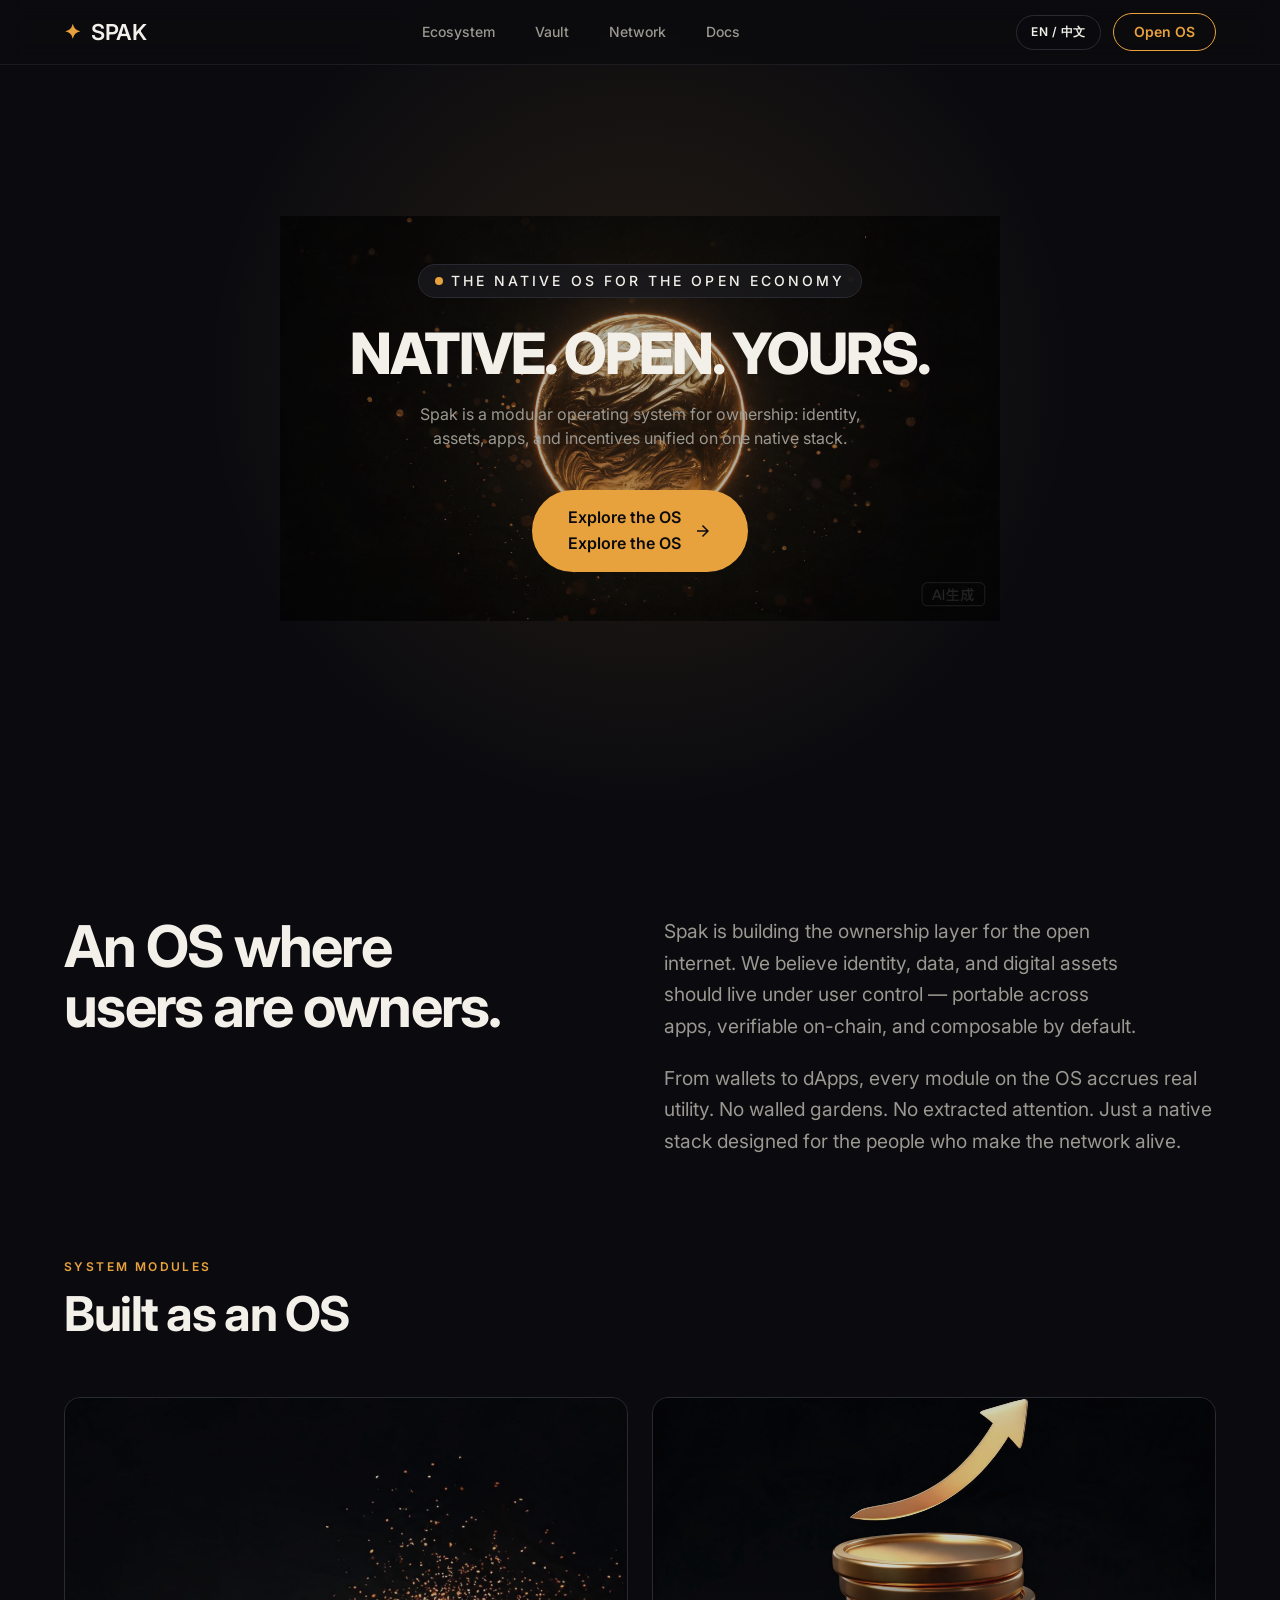
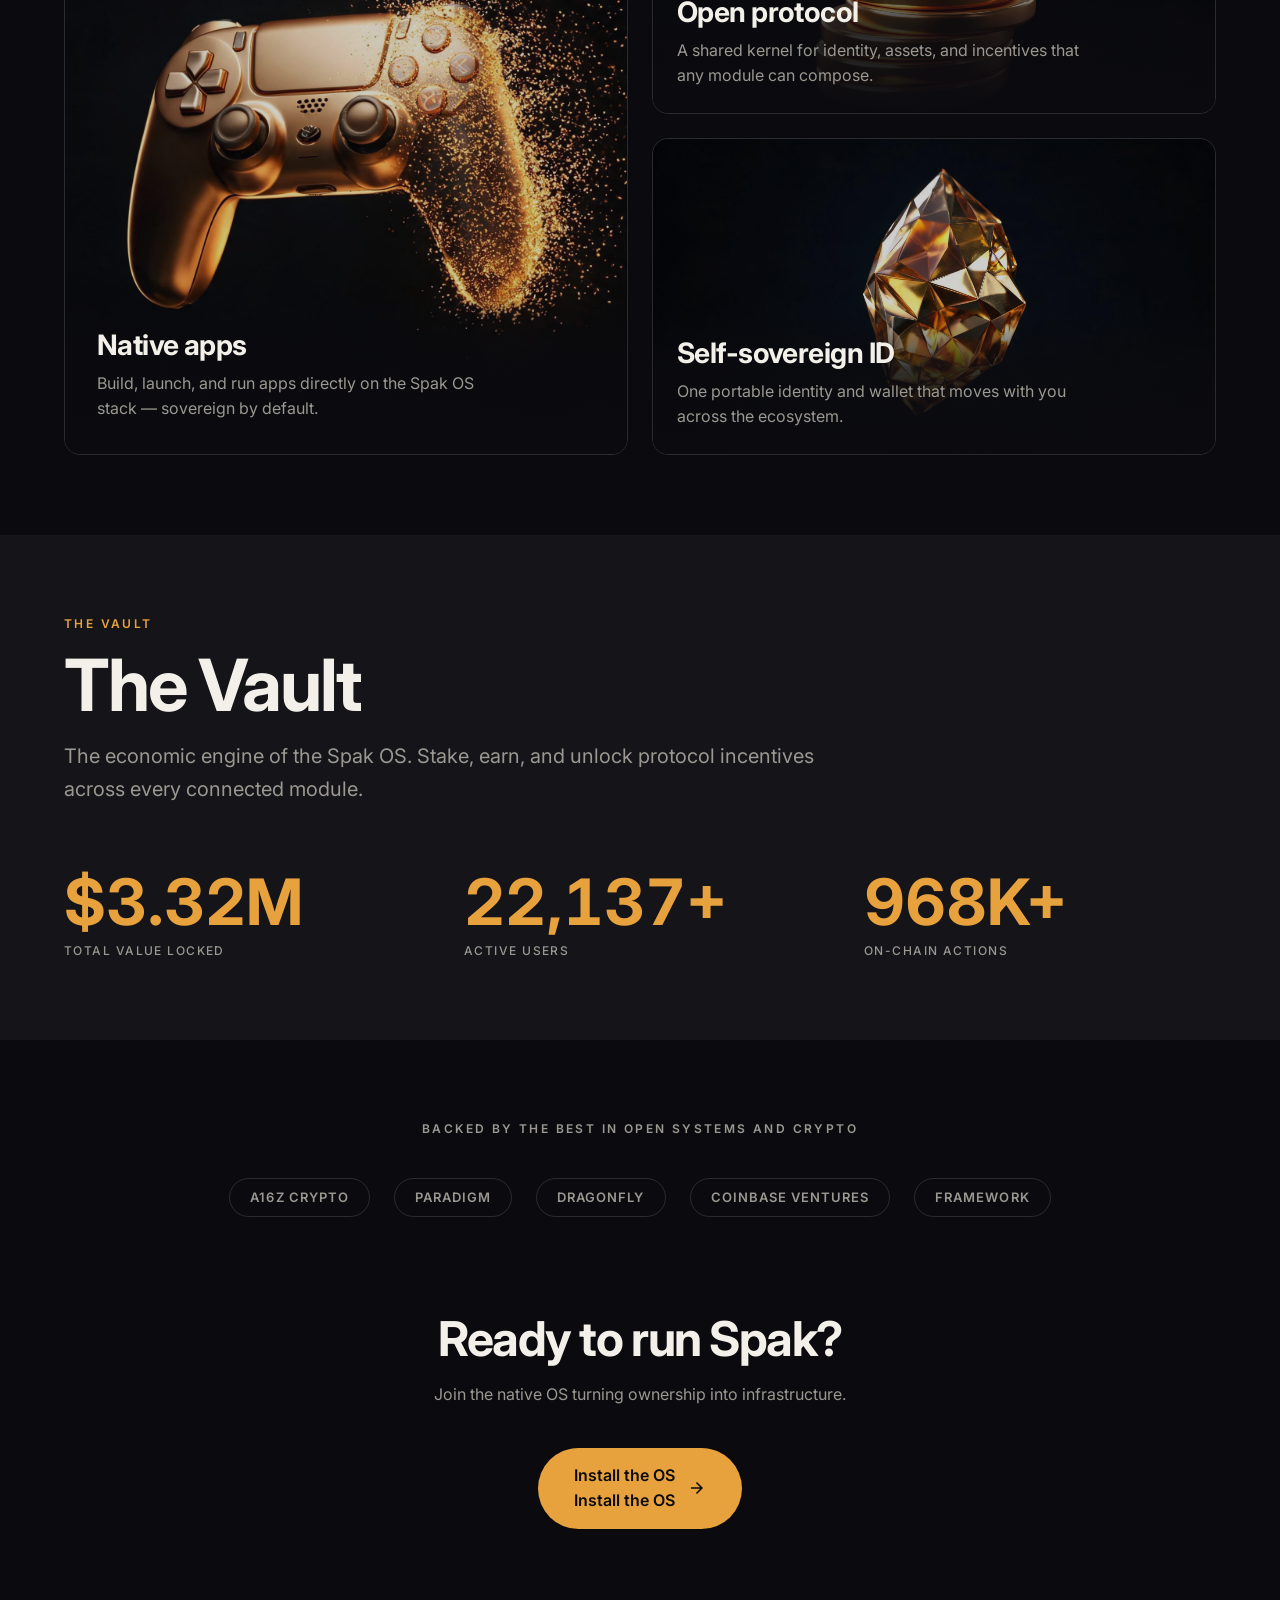
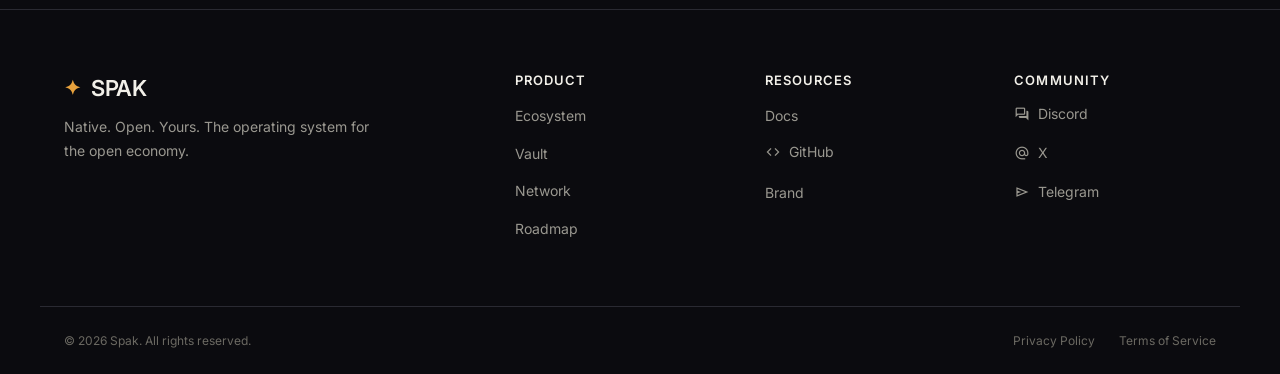
==== commit e43e655b: "feat: 修复官网显示异常 Co-authored-by: traeagent <traeagent@users.noreply.github.com>" ====
--- a/index.html
+++ b/index.html
@@ -18,7 +18,7 @@
   <div id="app">
     <!-- Cinematic Loader (shown until islands load + animation ticks) -->
     <div id="loader" class="loading-screen" aria-hidden="true">
-      <div class="loader-ring-wrap">
+      <div class="loading-ring-wrap">
         <svg class="loading-ring" viewBox="0 0 120 120" aria-hidden="true">
           <circle class="loading-ring-track" cx="60" cy="60" r="54" fill="none" stroke-width="2" />
           <circle id="loader-progress" class="loading-progress" cx="60" cy="60" r="54" fill="none" stroke-width="2" stroke-linecap="round" style="stroke-dasharray: 339.292; stroke-dashoffset: 339.292;" />
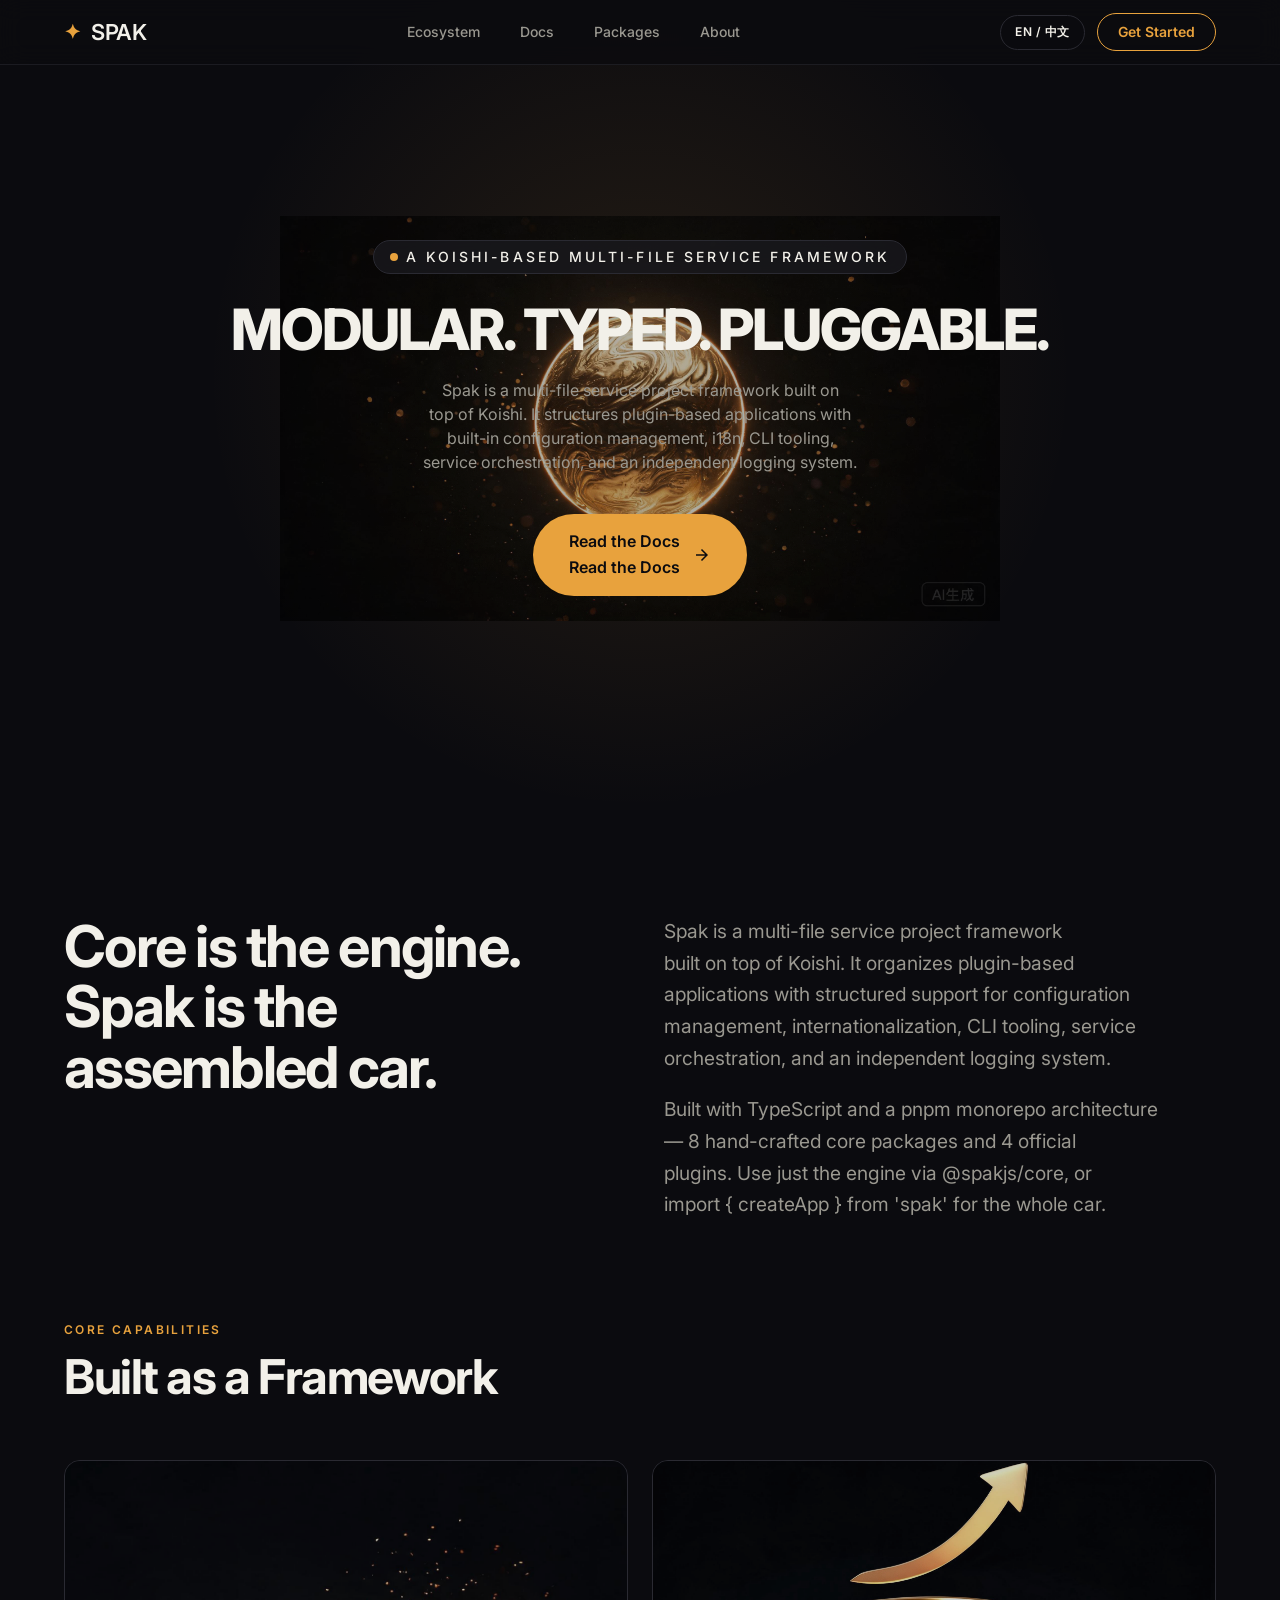
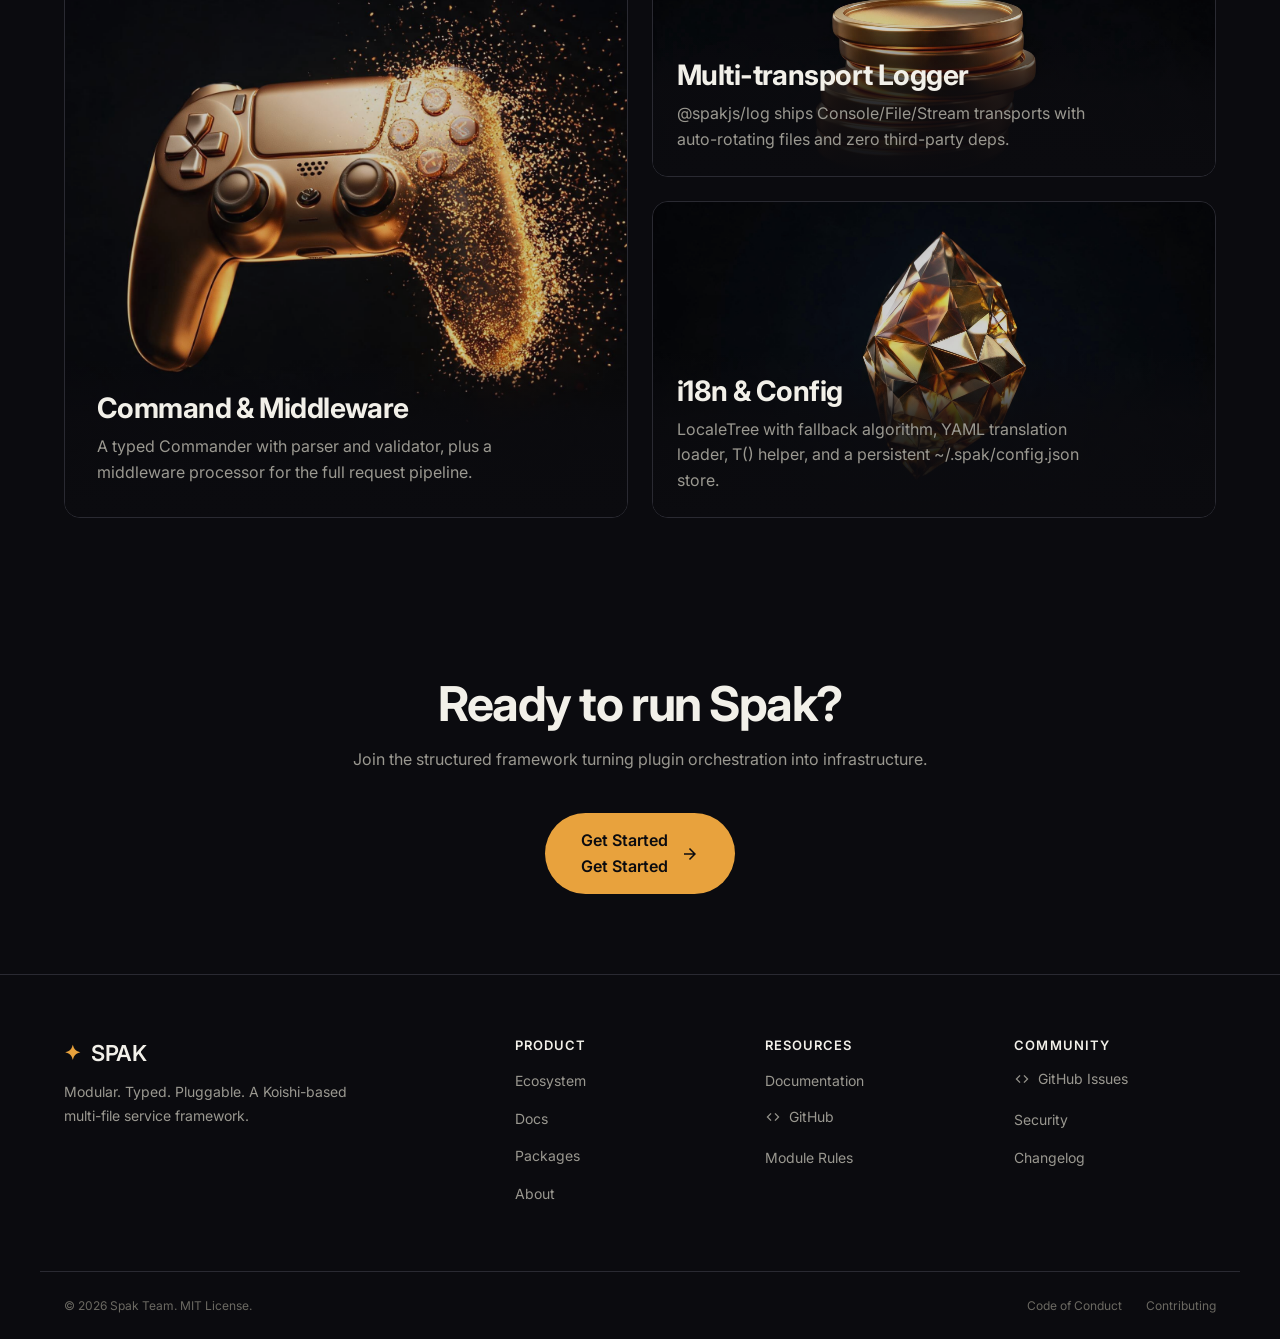
==== commit fa5bcd79: "fix: 替换全部虚假Web3文案为真实项目描述 之前 commit e43e655 只修了 loader 类名和图片水印，但所有 Web3/OS 套话文案（开放经济/金库/所有权/A16Z/Para" ====
--- a/index.html
+++ b/index.html
@@ -3,7 +3,7 @@
 <head>
   <meta charset="UTF-8">
   <meta name="viewport" content="width=device-width,initial-scale=1.0">
-  <title>Spak — Native OS for the Open Economy</title>
+  <title>Spak — A Koishi-based Multi-file Service Framework</title>
   <link rel="icon" type="image/svg+xml" href="assets/spak.svg">
   <link rel="preconnect" href="https://fonts.googleapis.com">
   <link rel="preconnect" href="https://fonts.gstatic.com" crossorigin>
@@ -33,8 +33,8 @@
   <script>
     // ===== Page titles (per language) =====
     const PAGE_TITLE = {
-      en: 'Spak — Native OS for the Open Economy',
-      zh: 'Spak — 开放经济的原生系统'
+      en: 'Spak — A Koishi-based Multi-file Service Framework',
+      zh: 'Spak — 基于 Koishi 的多文件服务项目框架'
     }
 
     // ===== Islands configuration =====
@@ -44,6 +44,7 @@
       { id: 'features',     file: 'islands/features.html' },
       { id: 'projects',     file: 'islands/projects.html' },
       { id: 'project-list', file: 'islands/project-list.html' },
+      { id: 'docs',         file: 'islands/docs.html' },
       { id: 'about-page',   file: 'islands/about-page.html' },
       { id: 'footer',       file: 'islands/footer.html' },
     ]
@@ -51,13 +52,15 @@
     // ===== Page definitions (hash-based routing) =====
     const pages = {
       home:     { show: ['hero', 'features', 'projects'], hash: '',            name: { en: 'Home',     zh: '首页' } },
-      projects: { show: ['project-list'],                  hash: 'projects',    name: { en: 'Projects', zh: '项目' } },
+      projects: { show: ['project-list'],                  hash: 'projects',    name: { en: 'Packages', zh: '包' } },
+      docs:     { show: ['docs'],                          hash: 'docs',        name: { en: 'Docs',     zh: '文档' } },
       about:    { show: ['about-page'],                    hash: 'about',       name: { en: 'About',    zh: '关于' } },
     }
 
     function getPageFromHash() {
       const hash = window.location.hash.replace('#/', '').replace('#', '')
       if (hash === 'projects') return 'projects'
+      if (hash === 'docs')     return 'docs'
       if (hash === 'about')    return 'about'
       return 'home'
     }
